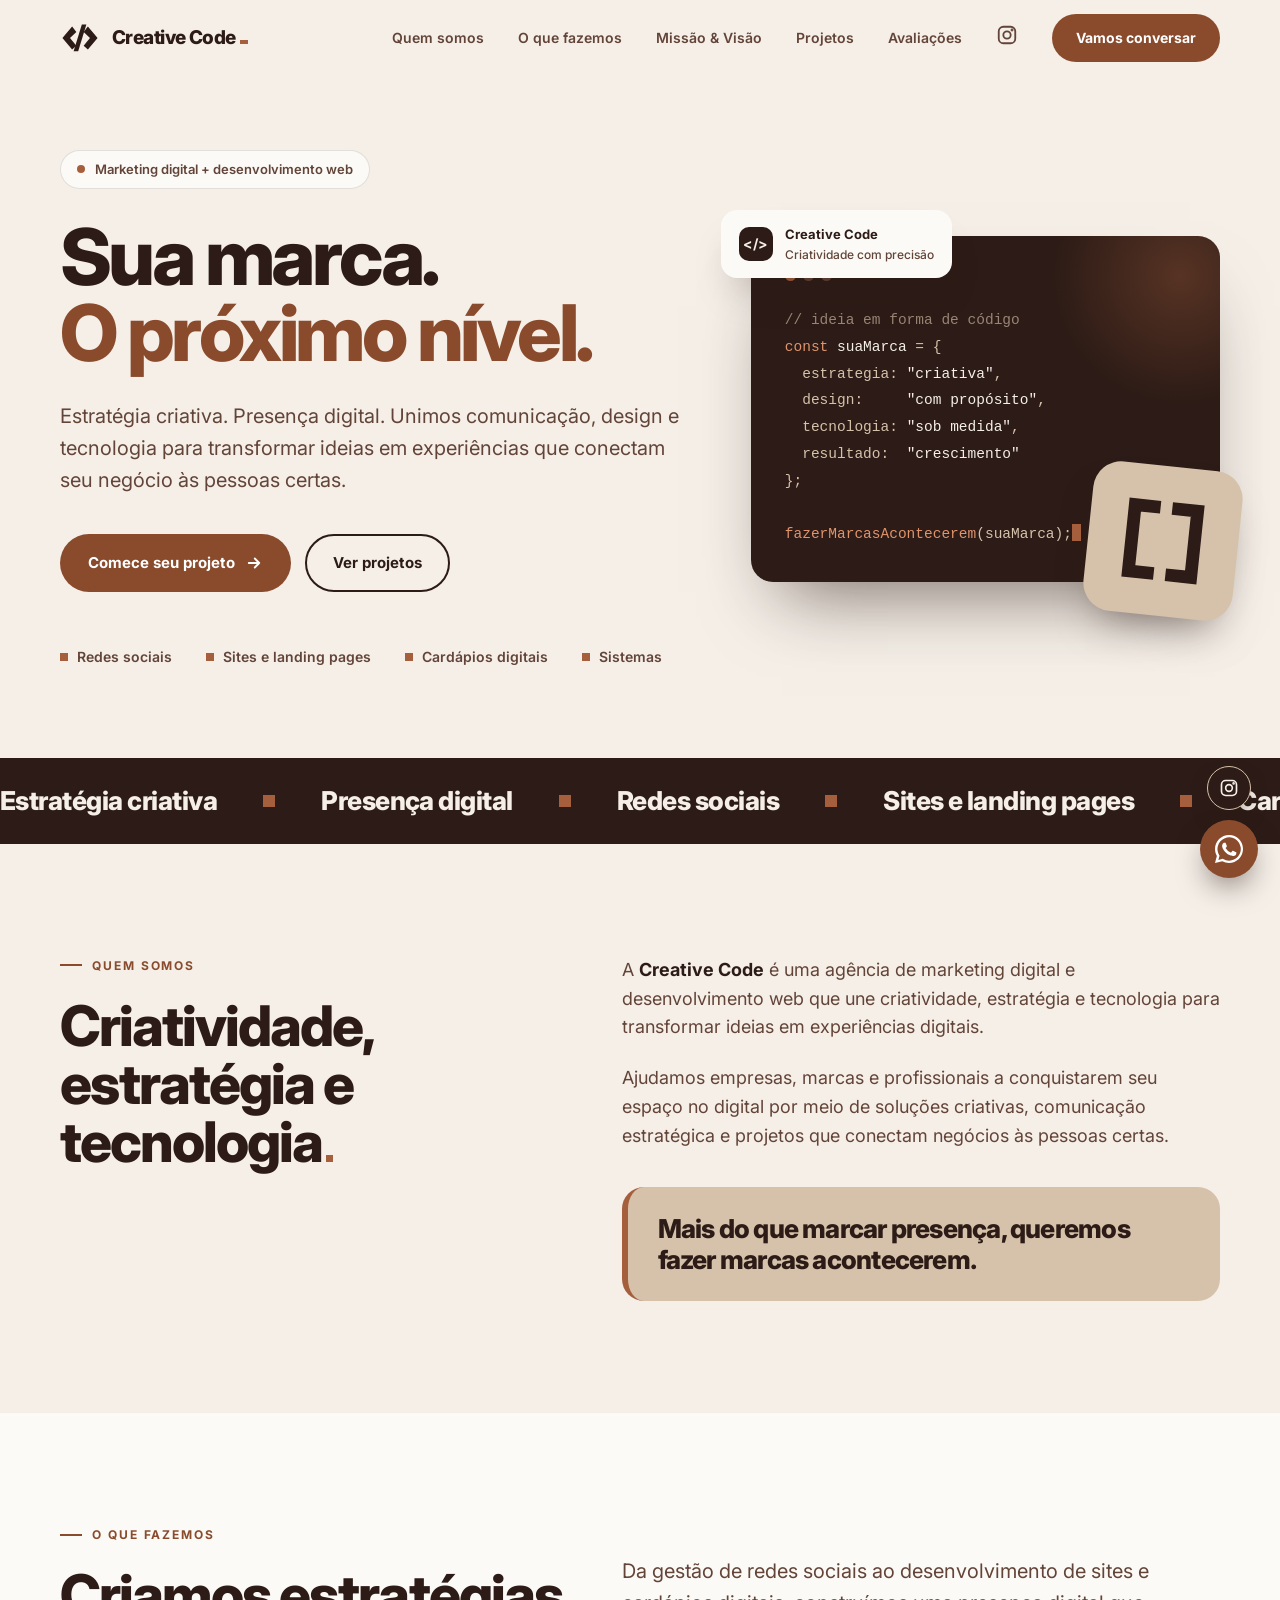
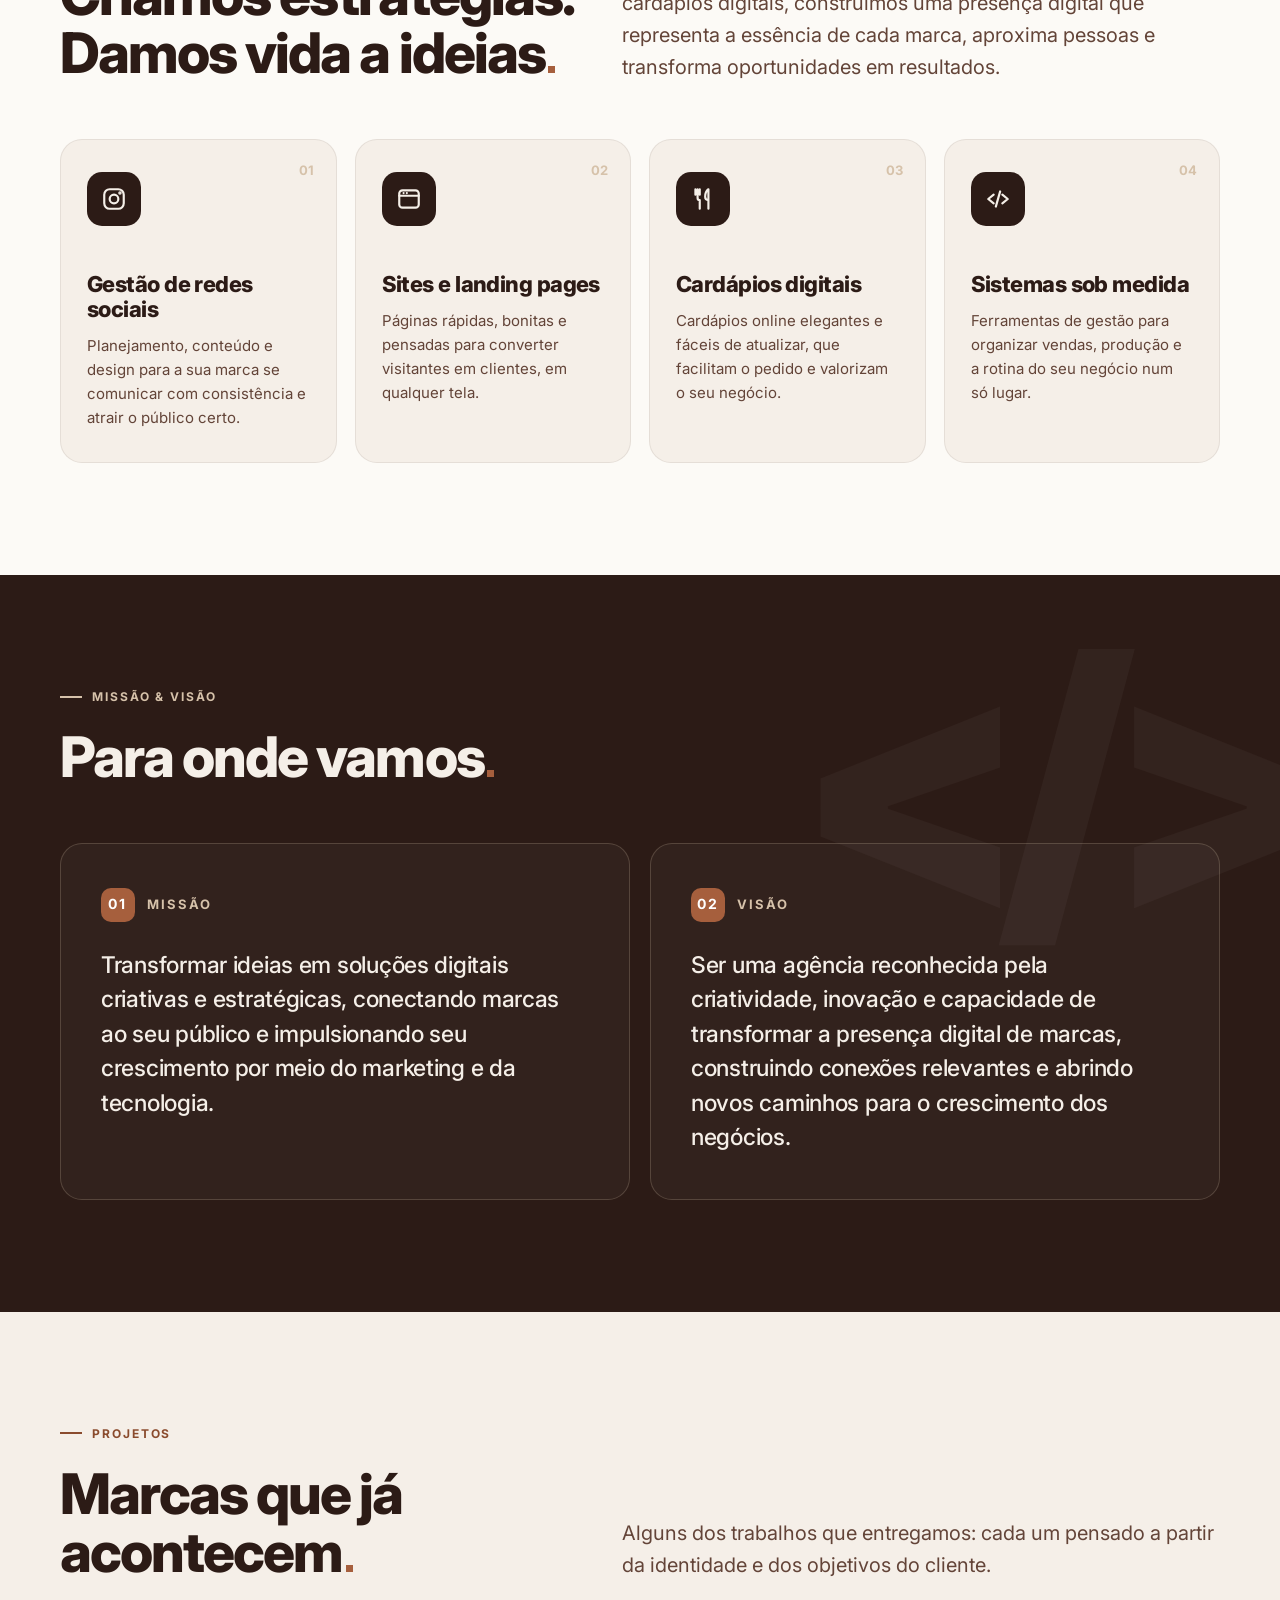
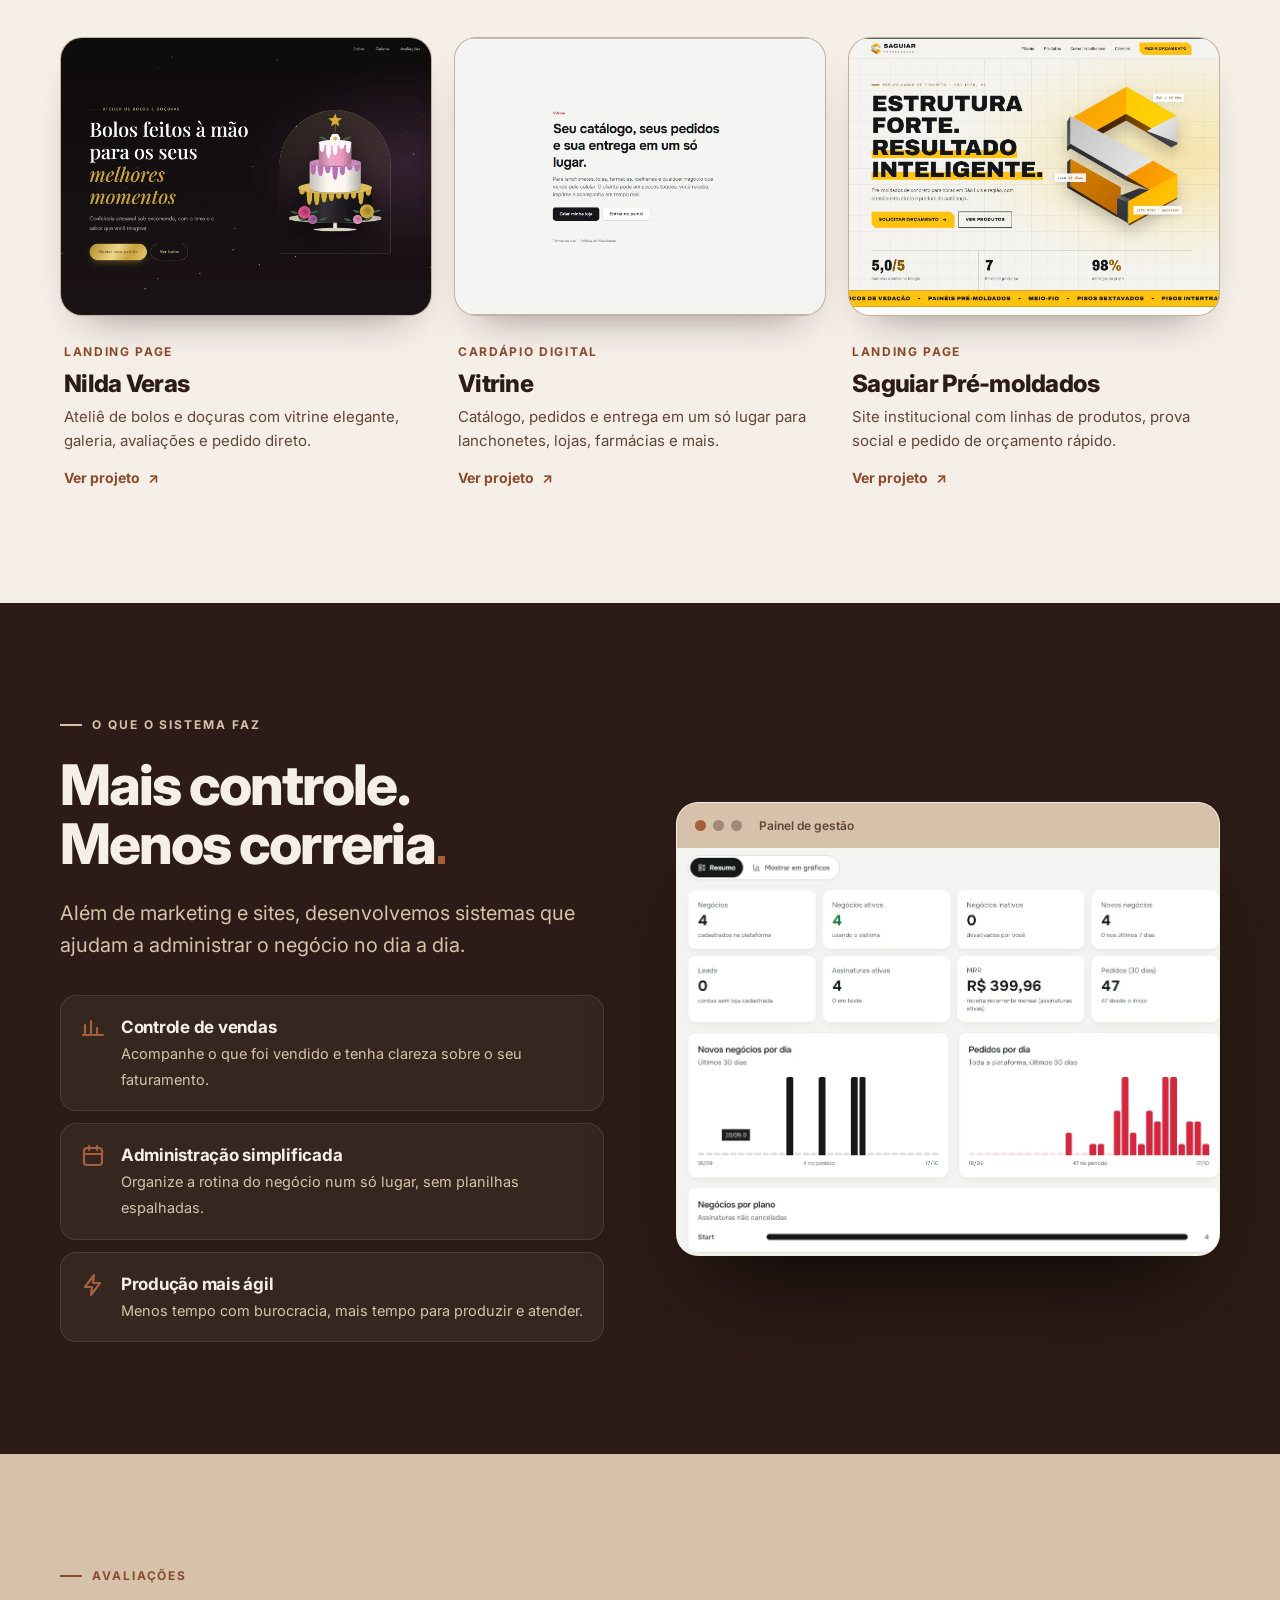
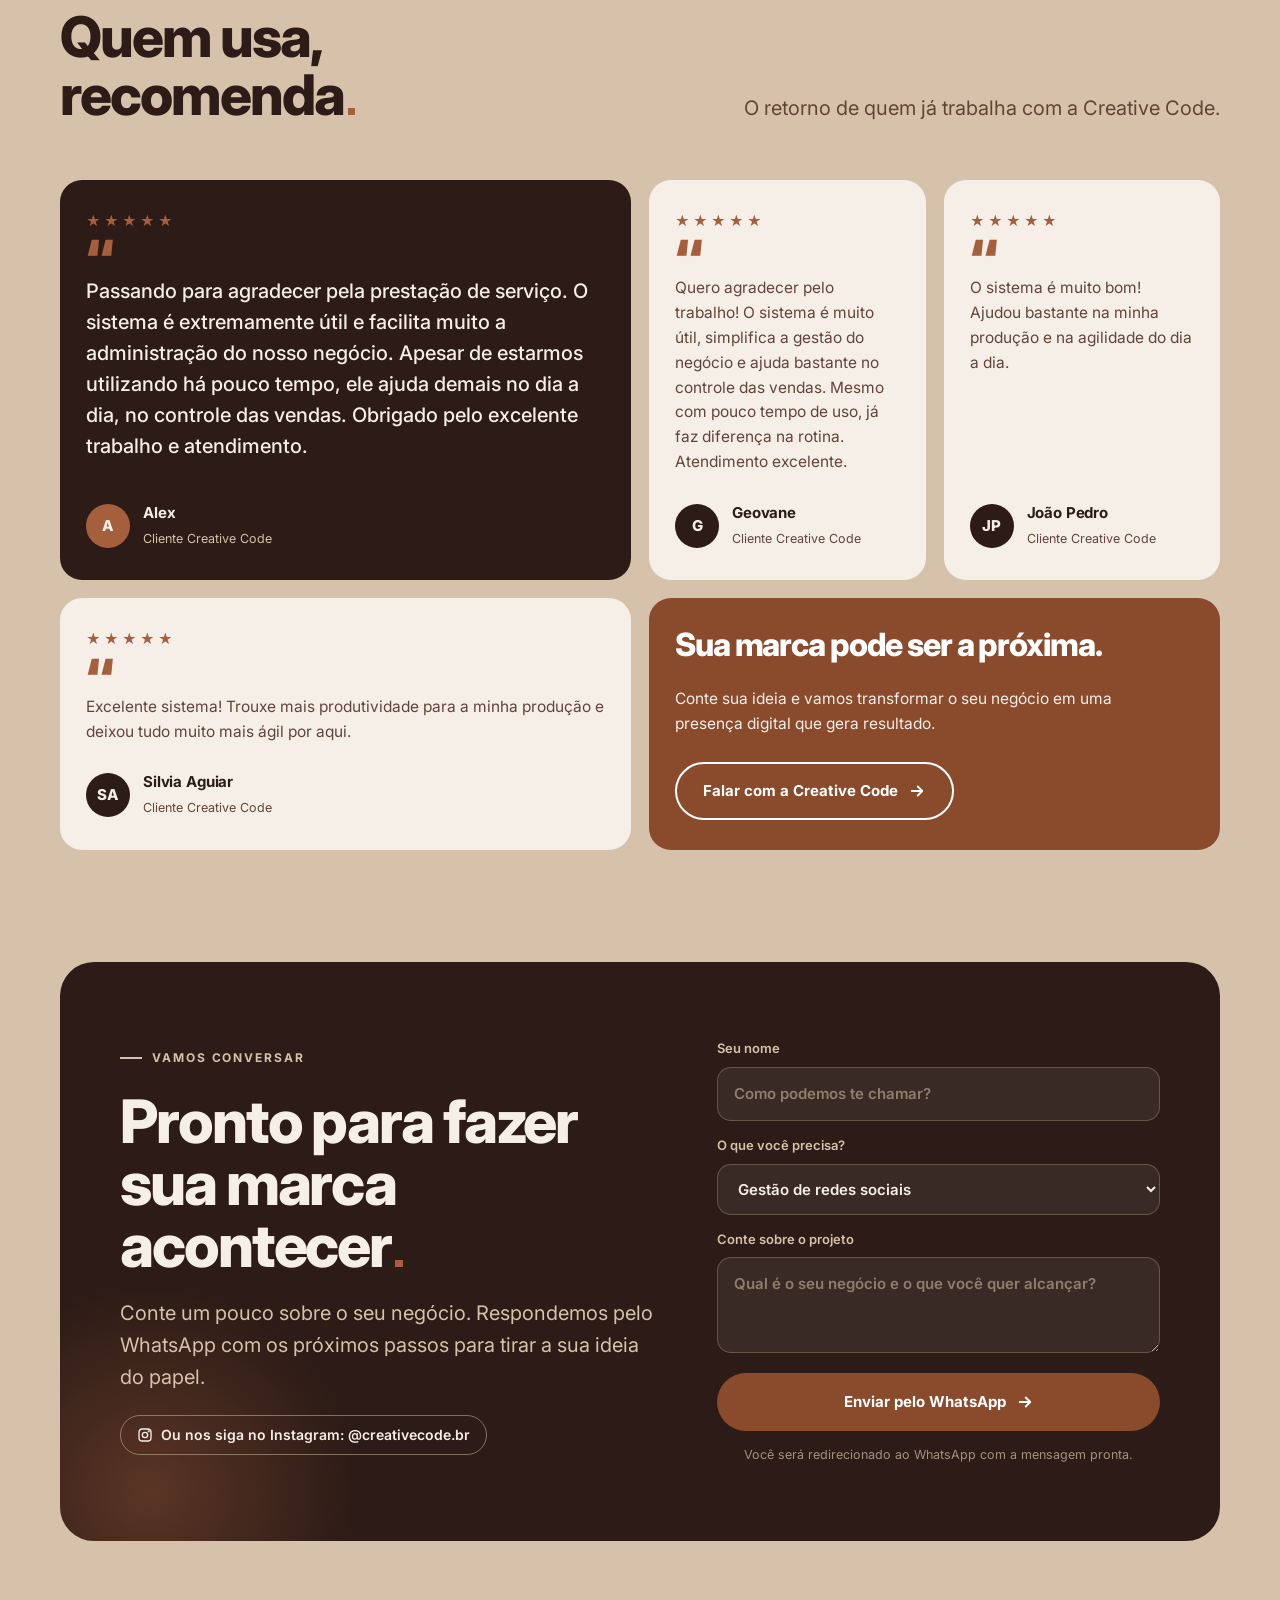
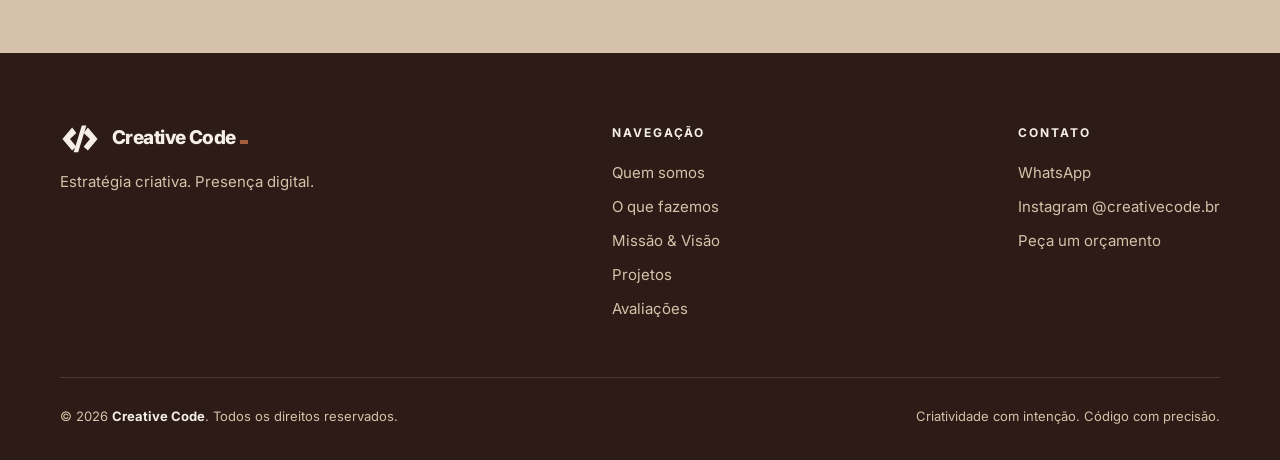
==== index.html @ a693f5e6 "Landing page da Creative Code Co-Authored-By: Claude Sonnet 5.5 <noreply@anthropic.com>" ====
<!doctype html>
<html lang="pt-BR">
<head>
<meta charset="utf-8">
<meta name="viewport" content="width=device-width, initial-scale=1">
<title>Creative Code — Marketing digital e desenvolvimento web</title>
<meta name="description" content="Creative Code: agência de marketing digital e desenvolvimento web. Redes sociais, sites, landing pages, cardápios digitais e sistemas de gestão. Fazemos marcas acontecerem.">
<meta name="theme-color" content="#2C1B16">
<link rel="icon" type="image/svg+xml" href="assets/favicon.svg">
<link rel="preconnect" href="https://fonts.googleapis.com">
<link rel="preconnect" href="https://fonts.gstatic.com" crossorigin>
<link href="https://fonts.googleapis.com/css2?family=Inter:wght@400;500;600;700;800;900&display=swap" rel="stylesheet">
<link rel="stylesheet" href="css/style.css">
</head>
<body>

<!-- ============ HEADER ============ -->
<header id="top">
  <div class="wrap nav">
    <a href="#inicio" class="brand" aria-label="Creative Code — início">
      <svg viewBox="0 0 132 92" fill="currentColor" aria-hidden="true">
        <path d="M40 8 8 46l32 38 14-12-21-26 21-20z"/>
        <path d="M92 8l32 38-32 38-14-12 21-26-21-20z"/>
        <path d="M72 2h15L60 90H45z"/>
      </svg>
      <span>Creative Code<i class="cur"></i></span>
    </a>
    <button class="burger" aria-label="Abrir menu" aria-expanded="false"><span></span><span></span></button>
    <ul class="menu">
      <li><a href="#quem-somos">Quem somos</a></li>
      <li><a href="#o-que-fazemos">O que fazemos</a></li>
      <li><a href="#missao-visao">Missão &amp; Visão</a></li>
      <li><a href="#projetos">Projetos</a></li>
      <li><a href="#avaliacoes">Avaliações</a></li>
      <li><a href="https://www.instagram.com/creativecode.br/" target="_blank" rel="noopener" class="nav-insta" aria-label="Instagram da Creative Code">
        <svg viewBox="0 0 24 24" fill="none" stroke="currentColor" stroke-width="2" stroke-linecap="round" stroke-linejoin="round" aria-hidden="true"><rect x="3" y="3" width="18" height="18" rx="5"/><circle cx="12" cy="12" r="4"/><circle cx="17.5" cy="6.5" r=".6" fill="currentColor"/></svg><span>Instagram</span></a></li>
      <li><a href="#contato" class="btn btn-primary">Vamos conversar</a></li>
    </ul>
  </div>
</header>

<main>
<!-- ============ HERO ============ -->
<section class="hero" id="inicio">
  <div class="wrap hero-grid">
    <div>
      <div class="tag reveal"><i></i> Marketing digital + desenvolvimento web</div>
      <h1 class="reveal d1">Sua marca.<br><em>O próximo nível.</em></h1>
      <p class="lead reveal d2">Estratégia criativa. Presença digital. Unimos comunicação, design e tecnologia para transformar ideias em experiências que conectam seu negócio às pessoas certas.</p>
      <div class="hero-cta reveal d3">
        <a href="#contato" class="btn btn-primary">Comece seu projeto
          <svg viewBox="0 0 24 24" fill="none" stroke="currentColor" stroke-width="2.4" stroke-linecap="round" stroke-linejoin="round"><path d="M5 12h14M13 6l6 6-6 6"/></svg></a>
        <a href="#projetos" class="btn btn-ghost">Ver projetos</a>
      </div>
      <div class="hero-sub reveal d3">
        <span>Redes sociais</span><span>Sites e landing pages</span><span>Cardápios digitais</span><span>Sistemas</span>
      </div>
    </div>

    <div class="hero-art reveal d2" aria-hidden="true">
      <div class="panel">
        <div class="dots"><i></i><i></i><i></i></div>
<pre><span class="c">// ideia em forma de código</span>
<span class="k">const</span> <span class="s">suaMarca</span> = {
  estrategia: <span class="s">"criativa"</span>,
  design:     <span class="s">"com propósito"</span>,
  tecnologia: <span class="s">"sob medida"</span>,
  resultado:  <span class="s">"crescimento"</span>
};

<span class="k">fazerMarcasAcontecerem</span>(suaMarca);<span class="caret"></span></pre>
      </div>
      <div class="floatcard"><b>&lt;/&gt;</b><div>Creative Code<small>Criatividade com precisão</small></div></div>
      <div class="symbol">
        <svg viewBox="0 0 100 100" fill="none" stroke="#2C1B16" stroke-width="13">
          <path d="M44 16H18v68h26"/><path d="M56 16h26v68H56"/>
        </svg>
      </div>
    </div>
  </div>
</section>

<!-- ============ MARQUEE ============ -->
<div class="marquee" aria-hidden="true">
  <div class="track">
    <span>Estratégia criativa</span><span>Presença digital</span><span>Redes sociais</span><span>Sites e landing pages</span><span>Cardápios digitais</span><span>Sistemas de gestão</span>
    <span>Estratégia criativa</span><span>Presença digital</span><span>Redes sociais</span><span>Sites e landing pages</span><span>Cardápios digitais</span><span>Sistemas de gestão</span>
  </div>
</div>

<!-- ============ QUEM SOMOS ============ -->
<section class="about" id="quem-somos">
  <div class="wrap about-grid">
    <div class="reveal">
      <div class="eyebrow">Quem somos</div>
      <h2>Criatividade, estratégia e tecnologia<span class="dot"></span></h2>
    </div>
    <div class="reveal d1">
      <p>A <strong>Creative Code</strong> é uma agência de marketing digital e desenvolvimento web que une criatividade, estratégia e tecnologia para transformar ideias em experiências digitais.</p>
      <p>Ajudamos empresas, marcas e profissionais a conquistarem seu espaço no digital por meio de soluções criativas, comunicação estratégica e projetos que conectam negócios às pessoas certas.</p>
      <div class="quote">Mais do que marcar presença, queremos fazer marcas acontecerem.</div>
    </div>
  </div>
</section>

<!-- ============ O QUE FAZEMOS ============ -->
<section class="services" id="o-que-fazemos">
  <div class="wrap">
    <div class="head">
      <div class="reveal">
        <div class="eyebrow">O que fazemos</div>
        <h2>Criamos estratégias.<br>Damos vida a ideias<span class="dot"></span></h2>
      </div>
      <p class="lead reveal d1">Da gestão de redes sociais ao desenvolvimento de sites e cardápios digitais, construímos uma presença digital que representa a essência de cada marca, aproxima pessoas e transforma oportunidades em resultados.</p>
    </div>
    <div class="cards">
      <article class="card reveal">
        <span class="n">01</span>
        <div class="ic"><svg viewBox="0 0 24 24" fill="none" stroke="currentColor" stroke-width="2" stroke-linecap="round" stroke-linejoin="round"><rect x="3" y="3" width="18" height="18" rx="5"/><circle cx="12" cy="12" r="4"/><circle cx="17.5" cy="6.5" r=".6" fill="currentColor"/></svg></div>
        <h3>Gestão de redes sociais</h3>
        <p>Planejamento, conteúdo e design para a sua marca se comunicar com consistência e atrair o público certo.</p>
      </article>
      <article class="card reveal d1">
        <span class="n">02</span>
        <div class="ic"><svg viewBox="0 0 24 24" fill="none" stroke="currentColor" stroke-width="2" stroke-linecap="round" stroke-linejoin="round"><rect x="3" y="4" width="18" height="16" rx="3"/><path d="M3 9h18M7 6.5h.01M10 6.5h.01"/></svg></div>
        <h3>Sites e landing pages</h3>
        <p>Páginas rápidas, bonitas e pensadas para converter visitantes em clientes, em qualquer tela.</p>
      </article>
      <article class="card reveal d2">
        <span class="n">03</span>
        <div class="ic"><svg viewBox="0 0 24 24" fill="none" stroke="currentColor" stroke-width="2" stroke-linecap="round" stroke-linejoin="round"><path d="M7 3v8a2 2 0 0 0 2 2v8M5 3v5M9 3v5M17 21V3c-2.2 1.5-3 4-3 7 0 1.7.7 3 3 3"/></svg></div>
        <h3>Cardápios digitais</h3>
        <p>Cardápios online elegantes e fáceis de atualizar, que facilitam o pedido e valorizam o seu negócio.</p>
      </article>
      <article class="card reveal d3">
        <span class="n">04</span>
        <div class="ic"><svg viewBox="0 0 24 24" fill="none" stroke="currentColor" stroke-width="2" stroke-linecap="round" stroke-linejoin="round"><path d="m8 8-5 4 5 4M16 8l5 4-5 4M14 5l-4 14"/></svg></div>
        <h3>Sistemas sob medida</h3>
        <p>Ferramentas de gestão para organizar vendas, produção e a rotina do seu negócio num só lugar.</p>
      </article>
    </div>
  </div>
</section>

<!-- ============ MISSÃO E VISÃO ============ -->
<section class="dark mv" id="missao-visao">
  <div class="wrap">
    <div class="reveal">
      <div class="eyebrow">Missão &amp; Visão</div>
      <h2>Para onde vamos<span class="dot"></span></h2>
    </div>
    <div class="mv-grid">
      <article class="mv-card reveal">
        <div class="lab"><i>01</i> Missão</div>
        <p>Transformar ideias em soluções digitais criativas e estratégicas, conectando marcas ao seu público e impulsionando seu crescimento por meio do marketing e da tecnologia.</p>
      </article>
      <article class="mv-card reveal d1">
        <div class="lab"><i>02</i> Visão</div>
        <p>Ser uma agência reconhecida pela criatividade, inovação e capacidade de transformar a presença digital de marcas, construindo conexões relevantes e abrindo novos caminhos para o crescimento dos negócios.</p>
      </article>
    </div>
  </div>
</section>

<!-- ============ PROJETOS ============ -->
<section class="projects" id="projetos">
  <div class="wrap">
    <div class="head">
      <div class="reveal">
        <div class="eyebrow">Projetos</div>
        <h2>Marcas que já<br>acontecem<span class="dot"></span></h2>
      </div>
      <p class="lead reveal d1">Alguns dos trabalhos que entregamos: cada um pensado a partir da identidade e dos objetivos do cliente.</p>
    </div>
    <div class="cards3">
      <a class="proj reveal" href="https://m-viniciusqp.github.io/nildaveras-bolo/" target="_blank" rel="noopener">
        <div class="shot">
          <img src="assets/projetos/projeto-confeitaria.webp" alt="Site da confeitaria Nilda Veras: bolos feitos à mão" width="1907" height="993" loading="lazy">
        </div>
        <div class="proj-info">
          <small>Landing page</small>
          <h3>Nilda Veras</h3>
          <p>Ateliê de bolos e doçuras com vitrine elegante, galeria, avaliações e pedido direto.</p>
          <span class="go">Ver projeto <i aria-hidden="true">↗</i></span>
        </div>
      </a>

      <a class="proj reveal d1" href="https://creativcode.vercel.app/" target="_blank" rel="noopener">
        <div class="shot">
          <img src="assets/projetos/projeto-cardapio.png" alt="Vitrine: catálogo, pedidos e entrega em um só lugar" width="1920" height="993" loading="lazy">
        </div>
        <div class="proj-info">
          <small>Cardápio digital</small>
          <h3>Vitrine</h3>
          <p>Catálogo, pedidos e entrega em um só lugar para lanchonetes, lojas, farmácias e mais.</p>
          <span class="go">Ver projeto <i aria-hidden="true">↗</i></span>
        </div>
      </a>

      <a class="proj reveal d2" href="https://saguiar.vercel.app/" target="_blank" rel="noopener">
        <div class="shot">
          <img src="assets/projetos/projeto-saguiar.webp" alt="Site da Saguiar Pré-moldados: estrutura forte, resultado inteligente" width="1922" height="989" loading="lazy">
        </div>
        <div class="proj-info">
          <small>Landing page</small>
          <h3>Saguiar Pré-moldados</h3>
          <p>Site institucional com linhas de produtos, prova social e pedido de orçamento rápido.</p>
          <span class="go">Ver projeto <i aria-hidden="true">↗</i></span>
        </div>
      </a>
    </div>
  </div>
</section>

<!-- ============ O QUE O SISTEMA FAZ ============ -->
<section class="dark sys" id="sistema">
  <div class="wrap sys-grid">
    <div>
      <div class="reveal">
        <div class="eyebrow">O que o sistema faz</div>
          <h2>Mais controle.<br>Menos correria<span class="dot"></span></h2>
          <p class="lead">Além de marketing e sites, desenvolvemos sistemas que ajudam a administrar o negócio no dia a dia.</p>
        </div>
        <ul class="feat">
          <li class="reveal"><svg viewBox="0 0 24 24" fill="none" stroke="currentColor" stroke-width="2.2" stroke-linecap="round" stroke-linejoin="round"><path d="M4 19V9M10 19V5M16 19v-7M22 19H2"/></svg><div><b>Controle de vendas</b><span>Acompanhe o que foi vendido e tenha clareza sobre o seu faturamento.</span></div></li>
          <li class="reveal d1"><svg viewBox="0 0 24 24" fill="none" stroke="currentColor" stroke-width="2.2" stroke-linecap="round" stroke-linejoin="round"><rect x="3" y="4" width="18" height="17" rx="3"/><path d="M8 2v4M16 2v4M3 10h18"/></svg><div><b>Administração simplificada</b><span>Organize a rotina do negócio num só lugar, sem planilhas espalhadas.</span></div></li>
          <li class="reveal d2"><svg viewBox="0 0 24 24" fill="none" stroke="currentColor" stroke-width="2.2" stroke-linecap="round" stroke-linejoin="round"><path d="M13 2 4 14h7l-1 8 9-12h-7z"/></svg><div><b>Produção mais ágil</b><span>Menos tempo com burocracia, mais tempo para produzir e atender.</span></div></li>
        </ul>
    </div>
    <figure class="sys-shot reveal">
      <div class="frame-bar"><i></i><i></i><i></i><span>Painel de gestão</span></div>
      <img src="assets/sistema-painel.webp" alt="Painel de gestão com indicadores de negócios, assinaturas, receita mensal e pedidos por dia" width="1109" height="832" loading="lazy">
    </figure>
  </div>
</section>

<!-- ============ AVALIAÇÕES ============ -->
<section class="testi" id="avaliacoes">
  <div class="wrap">
    <div class="head">
      <div class="reveal">
        <div class="eyebrow">Avaliações</div>
        <h2>Quem usa,<br>recomenda<span class="dot"></span></h2>
      </div>
      <p class="lead reveal d1">O retorno de quem já trabalha com a Creative Code.</p>
    </div>
    <div class="t-grid">
      <figure class="t big reveal">
        <div class="stars" aria-label="5 estrelas">★★★★★</div>
        <div class="q">“</div>
        <p>Passando para agradecer pela prestação de serviço. O sistema é extremamente útil e facilita muito a administração do nosso negócio. Apesar de estarmos utilizando há pouco tempo, ele ajuda demais no dia a dia, no controle das vendas. Obrigado pelo excelente trabalho e atendimento.</p>
        <div class="who"><div class="av">A</div><div><b>Alex</b><small>Cliente Creative Code</small></div></div>
      </figure>

      <figure class="t reveal d1">
        <div class="stars" aria-label="5 estrelas">★★★★★</div>
        <div class="q">“</div>
        <p>Quero agradecer pelo trabalho! O sistema é muito útil, simplifica a gestão do negócio e ajuda bastante no controle das vendas. Mesmo com pouco tempo de uso, já faz diferença na rotina. Atendimento excelente.</p>
        <div class="who"><div class="av">G</div><div><b>Geovane</b><small>Cliente Creative Code</small></div></div>
      </figure>

      <figure class="t reveal d2">
        <div class="stars" aria-label="5 estrelas">★★★★★</div>
        <div class="q">“</div>
        <p>O sistema é muito bom! Ajudou bastante na minha produção e na agilidade do dia a dia.</p>
        <div class="who"><div class="av">JP</div><div><b>João Pedro</b><small>Cliente Creative Code</small></div></div>
      </figure>

      <figure class="t wide reveal">
        <div class="stars" aria-label="5 estrelas">★★★★★</div>
        <div class="q">“</div>
        <p>Excelente sistema! Trouxe mais produtividade para a minha produção e deixou tudo muito mais ágil por aqui.</p>
        <div class="who"><div class="av">SA</div><div><b>Silvia Aguiar</b><small>Cliente Creative Code</small></div></div>
      </figure>

      <a class="t wide next reveal d1" href="#contato">
        <h3>Sua marca pode ser a próxima.</h3>
        <p>Conte sua ideia e vamos transformar o seu negócio em uma presença digital que gera resultado.</p>
        <span class="btn btn-ghost">Falar com a Creative Code
          <svg viewBox="0 0 24 24" fill="none" stroke="currentColor" stroke-width="2.4" stroke-linecap="round" stroke-linejoin="round"><path d="M5 12h14M13 6l6 6-6 6"/></svg></span>
      </a>
    </div>
  </div>
</section>

<!-- ============ CONTATO ============ -->
<section class="cta" id="contato">
  <div class="wrap">
    <div class="cta-box reveal">
      <div>
        <div class="eyebrow" style="color:var(--areia)">Vamos conversar</div>
        <h2>Pronto para fazer sua marca acontecer<span class="dot"></span></h2>
        <p class="lead">Conte um pouco sobre o seu negócio. Respondemos pelo WhatsApp com os próximos passos para tirar a sua ideia do papel.</p>
        <a class="insta" href="https://www.instagram.com/creativecode.br/" target="_blank" rel="noopener">
          <svg viewBox="0 0 24 24" fill="none" stroke="currentColor" stroke-width="2" stroke-linecap="round" stroke-linejoin="round" aria-hidden="true"><rect x="3" y="3" width="18" height="18" rx="5"/><circle cx="12" cy="12" r="4"/><circle cx="17.5" cy="6.5" r=".6" fill="currentColor"/></svg>
          Ou nos siga no Instagram: @creativecode.br
        </a>
      </div>
      <form id="form" novalidate>
        <label>Seu nome
          <input name="nome" type="text" placeholder="Como podemos te chamar?" required autocomplete="name">
        </label>
        <label>O que você precisa?
          <select name="servico">
            <option>Gestão de redes sociais</option>
            <option>Site ou landing page</option>
            <option>Cardápio digital</option>
            <option>Ainda não sei — quero conversar</option>
          </select>
        </label>
        <label>Conte sobre o projeto
          <textarea name="msg" placeholder="Qual é o seu negócio e o que você quer alcançar?"></textarea>
        </label>
        <button class="btn btn-primary" type="submit">Enviar pelo WhatsApp
          <svg viewBox="0 0 24 24" fill="none" stroke="currentColor" stroke-width="2.4" stroke-linecap="round" stroke-linejoin="round"><path d="M5 12h14M13 6l6 6-6 6"/></svg></button>
        <p class="fine">Você será redirecionado ao WhatsApp com a mensagem pronta.</p>
      </form>
    </div>
  </div>
</section>
</main>

<!-- ============ FOOTER ============ -->
<footer>
  <div class="wrap">
    <div class="f-top">
      <div class="f-brand">
        <a href="#inicio" class="brand">
          <svg viewBox="0 0 132 92" fill="currentColor" aria-hidden="true"><path d="M40 8 8 46l32 38 14-12-21-26 21-20z"/><path d="M92 8l32 38-32 38-14-12 21-26-21-20z"/><path d="M72 2h15L60 90H45z"/></svg>
          <span>Creative Code<i class="cur"></i></span>
        </a>
        <p>Estratégia criativa. Presença digital.</p>
      </div>
      <div class="f-col">
        <h4>Navegação</h4>
        <a href="#quem-somos">Quem somos</a>
        <a href="#o-que-fazemos">O que fazemos</a>
        <a href="#missao-visao">Missão &amp; Visão</a>
        <a href="#projetos">Projetos</a>
        <a href="#avaliacoes">Avaliações</a>
      </div>
      <div class="f-col">
        <h4>Contato</h4>
        <a href="#contato" data-wpp>WhatsApp</a>
        <a href="https://www.instagram.com/creativecode.br/" target="_blank" rel="noopener">Instagram @creativecode.br</a>
        <a href="#contato">Peça um orçamento</a>
      </div>
    </div>
    <div class="f-bot">
      <span>© <span id="ano"></span> <b>Creative Code</b>. Todos os direitos reservados.</span>
      <span>Criatividade com intenção. Código com precisão.</span>
    </div>
  </div>
</footer>

<a class="insta-float" href="https://www.instagram.com/creativecode.br/" target="_blank" rel="noopener" aria-label="Instagram da Creative Code">
  <svg viewBox="0 0 24 24" fill="none" stroke="currentColor" stroke-width="2" stroke-linecap="round" stroke-linejoin="round" aria-hidden="true"><rect x="3" y="3" width="18" height="18" rx="5"/><circle cx="12" cy="12" r="4"/><circle cx="17.5" cy="6.5" r=".6" fill="currentColor"/></svg>
</a>
<a class="wpp" href="#contato" data-wpp aria-label="Falar no WhatsApp">
  <svg viewBox="0 0 24 24" fill="currentColor"><path d="M20.5 3.5A11.8 11.8 0 0 0 12 0C5.4 0 0 5.4 0 12c0 2.1.6 4.200 1.600 6L0 24l6.200-1.600A12 12 0 0 0 12 24c6.600 0 12-5.400 12-12 0-3.200-1.200-6.200-3.500-8.500zM12 22a9.900 9.900 0 0 1-5-1.400l-.4-.2-3.700 1 1-3.600-.2-.4A10 10 0 1 1 12 22zm5.500-7.500c-.3-.2-1.800-.9-2-1-.3-.1-.5-.2-.7.200s-.8 1-.9 1.200c-.2.200-.3.200-.6.100a8.200 8.200 0 0 1-4.100-3.600c-.3-.5.300-.5.900-1.600.1-.2 0-.4 0-.5l-.9-2.200c-.2-.6-.5-.5-.7-.5h-.6c-.2 0-.5.100-.8.400s-1 1-1 2.500 1.100 2.900 1.200 3.100c.2.200 2.100 3.300 5.200 4.600 1.900.8 2.700.9 3.600.7.600-.1 1.800-.7 2-1.500.3-.7.300-1.300.2-1.500-.1-.1-.3-.2-.6-.4z"/></svg>
</a>

<script src="js/config.js"></script>
<script src="js/main.js"></script>
</body>
</html>
---- css/style.css ----
/* Creative Code — landing page
   Paleta: Café #2C1B16 · Cacau #634438 · Argila #A65F3D · Areia #D6C2AA · Marfim #F5EFE8
   Tipografia: Inter */

:root{
  --cafe:#2C1B16; --cacau:#634438; --argila:#A65F3D; --argila-esc:#8A4B2D;
  --areia:#D6C2AA; --marfim:#F5EFE8; --branco:#FCFAF6;
  --max:1160px; --r:22px;
}
*{box-sizing:border-box;margin:0;padding:0}
html{scroll-behavior:smooth;scroll-padding-top:84px}
body{font-family:'Inter',system-ui,sans-serif;background:var(--marfim);color:var(--cafe);line-height:1.6;-webkit-font-smoothing:antialiased;overflow-x:hidden}
img,svg{display:block;max-width:100%}
a{color:inherit;text-decoration:none}
.wrap{width:min(var(--max),100% - 40px);margin-inline:auto}
section{padding:112px 0}
h1,h2,h3{font-weight:800;letter-spacing:-.035em;line-height:1.04}
h2{font-size:clamp(34px,5vw,56px)}
.eyebrow{font-size:12px;font-weight:700;letter-spacing:.16em;text-transform:uppercase;color:var(--argila-esc);display:flex;align-items:center;gap:10px;margin-bottom:22px}
.eyebrow::before{content:"";width:22px;height:2px;background:currentColor}
.dark .eyebrow{color:var(--areia)}
.lead{font-size:clamp(17px,1.6vw,20px);color:var(--cacau);max-width:56ch}
.dark .lead{color:var(--areia)}
.dot{display:inline-block;width:.13em;height:.13em;background:var(--argila);margin-left:.06em}

/* buttons */
.btn{display:inline-flex;align-items:center;gap:10px;font:inherit;font-weight:700;font-size:15px;padding:15px 26px;border-radius:999px;border:2px solid transparent;cursor:pointer;transition:.25s}
.btn svg{width:18px;height:18px;transition:transform .25s}
.btn:hover svg{transform:translateX(4px)}
.btn-primary{background:var(--argila-esc);color:#fff}
.btn-primary:hover{background:var(--cafe);transform:translateY(-2px);box-shadow:0 12px 28px -10px rgba(44,27,22,.55)}
.btn-ghost{border-color:var(--cafe);color:var(--cafe)}
.btn-ghost:hover{background:var(--cafe);color:var(--marfim)}
.dark .btn-primary{background:var(--argila);}
.dark .btn-primary:hover{background:var(--marfim);color:var(--cafe)}
.btn:focus-visible,a:focus-visible,input:focus-visible,textarea:focus-visible{outline:3px solid var(--argila);outline-offset:3px}

/* header */
header{position:fixed;inset:0 0 auto 0;z-index:50;transition:.3s}
header.scrolled{background:rgba(245,239,232,.88);backdrop-filter:blur(14px);box-shadow:0 1px 0 rgba(44,27,22,.08)}
.nav{display:flex;align-items:center;justify-content:space-between;height:76px}
.brand{display:flex;align-items:center;gap:12px;font-weight:800;font-size:19px;letter-spacing:-.03em}
.brand svg{width:40px;height:auto;color:var(--cafe)}
.brand .cur{display:inline-block;width:8px;height:4px;background:var(--argila);margin-left:4px;vertical-align:baseline}
.menu{display:flex;align-items:center;gap:34px;list-style:none;font-size:14px;font-weight:600}
.menu a:not(.btn){position:relative;color:var(--cacau)}
.menu a:not(.btn)::after{content:"";position:absolute;left:0;bottom:-6px;height:2px;width:0;background:var(--argila);transition:.25s}
.menu a:not(.btn):hover{color:var(--cafe)}
.menu a:not(.btn):hover::after{width:100%}
.menu .btn{padding:11px 22px;font-size:14px}
.burger{display:none;background:none;border:0;width:44px;height:44px;cursor:pointer;color:var(--cafe)}
.burger span{display:block;width:24px;height:2px;background:currentColor;margin:6px auto;transition:.3s}

/* hero */
.hero{padding:150px 0 90px;position:relative}
.hero-grid{display:grid;grid-template-columns:1.15fr .85fr;gap:56px;align-items:center}
.tag{display:inline-flex;align-items:center;gap:10px;font-size:13px;font-weight:600;color:var(--cacau);background:var(--branco);border:1px solid rgba(44,27,22,.12);padding:8px 16px;border-radius:999px;margin-bottom:30px}
.tag i{width:8px;height:8px;border-radius:50%;background:var(--argila);animation:pulse 2s infinite}
@keyframes pulse{50%{box-shadow:0 0 0 7px rgba(166,95,61,.0);opacity:.6}0%{box-shadow:0 0 0 0 rgba(166,95,61,.5)}}
.hero h1{font-size:clamp(44px,6.1vw,84px);letter-spacing:-.045em;line-height:.98;margin-bottom:28px}
.hero h1 em{font-style:normal;color:var(--argila-esc)}
.hero .lead{margin-bottom:38px}
.hero-cta{display:flex;flex-wrap:wrap;gap:14px}
.hero-sub{margin-top:54px;display:flex;gap:34px;flex-wrap:wrap;font-size:14px;color:var(--cacau);font-weight:600}
.hero-sub span{display:flex;align-items:center;gap:9px}
.hero-sub span::before{content:"";width:8px;height:8px;background:var(--argila)}

.hero-art{position:relative}
.panel{background:var(--cafe);border-radius:var(--r);padding:34px;color:var(--marfim);box-shadow:0 40px 70px -30px rgba(44,27,22,.6);position:relative;overflow:hidden}
.panel::after{content:"";position:absolute;right:-90px;top:-90px;width:260px;height:260px;border-radius:50%;background:radial-gradient(circle,rgba(166,95,61,.35),transparent 70%)}
.dots{display:flex;gap:7px;margin-bottom:26px}
.dots i{width:11px;height:11px;border-radius:50%;background:var(--cacau)}
.dots i:first-child{background:var(--argila)}
pre{font:500 14.5px/1.85 ui-monospace,'SFMono-Regular',Consolas,monospace;color:var(--areia);white-space:pre-wrap;position:relative;z-index:1}
pre .k{color:#E0946D} pre .s{color:var(--marfim)} pre .c{color:#9a8574}
.caret{display:inline-block;width:9px;height:17px;background:var(--argila);vertical-align:-3px;animation:blink 1s steps(1) infinite}
@keyframes blink{50%{opacity:0}}
.symbol{position:absolute;right:-18px;bottom:-34px;width:150px;background:var(--areia);border-radius:28px;padding:26px;box-shadow:0 24px 40px -18px rgba(44,27,22,.5);transform:rotate(6deg);animation:float 6s ease-in-out infinite}
@keyframes float{50%{transform:rotate(6deg) translateY(-10px)}}
.floatcard{position:absolute;left:-30px;top:-26px;z-index:2;background:var(--branco);border-radius:16px;padding:14px 18px;font-size:13px;font-weight:700;box-shadow:0 24px 40px -18px rgba(44,27,22,.4);display:flex;align-items:center;gap:12px;animation:float2 7s ease-in-out infinite}
@keyframes float2{50%{transform:translateY(10px)}}
.floatcard b{display:grid;place-items:center;width:34px;height:34px;border-radius:10px;background:var(--cafe);color:var(--marfim);font-size:14px}
.floatcard small{display:block;font-weight:500;color:var(--cacau);font-size:12px}

/* marquee */
.marquee{background:var(--cafe);color:var(--marfim);padding:22px 0;overflow:hidden;white-space:nowrap}
.track{display:inline-flex;gap:46px;animation:slide 32s linear infinite}
.track span{font-size:clamp(18px,2.2vw,26px);font-weight:800;letter-spacing:-.02em;display:flex;align-items:center;gap:46px}
.track span::after{content:"";width:12px;height:12px;background:var(--argila)}
@keyframes slide{to{transform:translateX(-50%)}}

/* about */
.about-grid{display:grid;grid-template-columns:.9fr 1.1fr;gap:72px;align-items:start}
.about h2{margin-bottom:0}
.about p{color:var(--cacau);font-size:18px;margin-bottom:22px;max-width:60ch}
.about p strong{color:var(--cafe)}
.quote{margin-top:36px;padding:26px 30px;background:var(--areia);border-radius:var(--r);font-size:clamp(20px,2.2vw,26px);font-weight:800;letter-spacing:-.03em;line-height:1.2;border-left:6px solid var(--argila)}

/* services */
.services{background:var(--branco)}
.head{display:flex;justify-content:space-between;align-items:end;gap:40px;flex-wrap:wrap;margin-bottom:56px}
.head .lead{max-width:46ch}
.cards{display:grid;grid-template-columns:repeat(4,1fr);gap:18px}
.card{background:var(--marfim);border:1px solid rgba(44,27,22,.08);border-radius:var(--r);padding:32px 26px;transition:.35s;position:relative;overflow:hidden}
.card:hover{background:var(--cafe);color:var(--marfim);transform:translateY(-8px);box-shadow:0 30px 50px -28px rgba(44,27,22,.6)}
.card .ic{width:54px;height:54px;border-radius:15px;background:var(--cafe);color:var(--marfim);display:grid;place-items:center;margin-bottom:46px;transition:.35s}
.card:hover .ic{background:var(--argila)}
.card .ic svg{width:26px;height:26px}
.card .n{position:absolute;right:22px;top:20px;font-size:13px;font-weight:700;color:var(--areia)}
.card h3{font-size:22px;margin-bottom:12px;letter-spacing:-.025em;line-height:1.15}
.card p{font-size:15px;color:var(--cacau);transition:.35s}
.card:hover p{color:var(--areia)}

/* mission + vision */
.dark{background:var(--cafe);color:var(--marfim)}
.mv{position:relative;overflow:hidden}
.mv::before{content:"</>";position:absolute;right:-30px;top:40px;font-size:340px;font-weight:900;letter-spacing:-.08em;color:rgba(245,239,232,.035);line-height:1;pointer-events:none}
.mv h2{margin-bottom:56px;max-width:14ch}
.mv-grid{display:grid;grid-template-columns:1fr 1fr;gap:20px;position:relative}
.mv-card{border:1px solid rgba(214,194,170,.22);border-radius:var(--r);padding:44px 40px;background:rgba(245,239,232,.03);transition:.3s}
.mv-card:hover{border-color:var(--argila);background:rgba(245,239,232,.06)}
.mv-card .lab{font-size:13px;font-weight:700;letter-spacing:.16em;text-transform:uppercase;color:var(--areia);display:flex;align-items:center;gap:12px;margin-bottom:26px}
.mv-card .lab i{width:34px;height:34px;display:grid;place-items:center;background:var(--argila);color:#fff;border-radius:10px;font-style:normal;font-size:14px}
.mv-card p{font-size:clamp(18px,1.9vw,23px);line-height:1.5;font-weight:500;letter-spacing:-.012em}

/* projects */
.projects .cards3{display:grid;grid-template-columns:repeat(3,1fr);gap:22px}
.proj{display:flex;flex-direction:column;color:inherit}
.shot{aspect-ratio:4/3;border-radius:var(--r);overflow:hidden;position:relative;background:var(--areia);transition:.4s;box-shadow:0 22px 40px -26px rgba(44,27,22,.55);border:1px solid rgba(44,27,22,.1)}
.proj:hover .shot{transform:translateY(-8px);box-shadow:0 34px 50px -26px rgba(44,27,22,.7)}
.shot img{width:100%;height:100%;object-fit:cover;object-position:center top;transition:transform .6s}
.proj:hover .shot img{transform:scale(1.04)}
.proj-info{padding:22px 4px 0}
.proj-info small{font-size:12px;font-weight:700;letter-spacing:.14em;text-transform:uppercase;color:var(--argila-esc)}
.proj-info h3{font-size:24px;margin:8px 0 8px;letter-spacing:-.03em}
.proj-info p{font-size:15px;color:var(--cacau)}
.proj-info .go{display:inline-flex;gap:8px;margin-top:14px;font-size:14px;font-weight:700;color:var(--argila-esc);border-bottom:2px solid transparent;transition:.25s}
.proj-info .go i{font-style:normal;transition:transform .25s}
.proj:hover .go{border-color:var(--argila)}
.proj:hover .go i{transform:translate(3px,-3px)}

/* system */
.sys-grid{display:grid;grid-template-columns:1fr 1fr;gap:72px;align-items:center}
.sys h2{margin-bottom:24px}
.sys .lead{margin-bottom:34px}
.feat{display:grid;gap:12px;list-style:none}
.feat li{display:flex;gap:16px;align-items:flex-start;padding:18px 20px;border-radius:16px;background:rgba(245,239,232,.05);border:1px solid rgba(214,194,170,.14);transition:.3s}
.feat li:hover{background:rgba(245,239,232,.1);transform:translateX(6px)}
.feat svg{flex:none;width:24px;height:24px;color:var(--argila);margin-top:2px}
.feat b{display:block;font-size:17px;letter-spacing:-.015em}
.feat span{font-size:14.5px;color:var(--areia)}
.sys-shot{border-radius:var(--r);overflow:hidden;background:var(--branco);box-shadow:0 50px 90px -40px rgba(0,0,0,.8);border:1px solid rgba(214,194,170,.25)}
.sys-shot .frame-bar{display:flex;align-items:center;gap:7px;padding:13px 18px;background:var(--areia);font-size:12px;font-weight:600;color:var(--cacau)}
.sys-shot .frame-bar i{width:11px;height:11px;border-radius:50%;background:var(--cacau);opacity:.45}
.sys-shot .frame-bar i:first-child{background:var(--argila);opacity:1}
.sys-shot .frame-bar span{margin-left:10px}
.sys-shot img{width:100%;height:auto}

/* testimonials */
.testi{background:var(--areia)}
.t-grid{display:grid;grid-template-columns:repeat(4,1fr);gap:18px}
.t{background:var(--marfim);border-radius:var(--r);padding:30px 26px;display:flex;flex-direction:column;transition:.3s}
.t:hover{transform:translateY(-6px);box-shadow:0 26px 40px -26px rgba(44,27,22,.6)}
.t.big,.t.wide{grid-column:span 2}
.t.big{background:var(--cafe);color:var(--marfim)}
.t.next{background:var(--argila-esc);color:#fff;justify-content:space-between;gap:18px}
.t.next h3{font-size:clamp(24px,2.6vw,32px)}
.t.next p{color:var(--marfim);margin:0;flex:none;max-width:44ch}
.t.next .btn{align-self:flex-start;border-color:#fff;color:#fff}
.t.next .btn:hover{background:#fff;color:var(--cafe)}
.q{font-size:54px;line-height:.6;font-weight:900;color:var(--argila);height:26px;margin-bottom:6px}
.t p{font-size:15.5px;color:var(--cacau);flex:1;margin-bottom:26px}
.t.big p{font-size:clamp(17px,1.7vw,20px);color:var(--marfim);font-weight:500;line-height:1.55}
.who{display:flex;align-items:center;gap:13px}
.av{width:44px;height:44px;border-radius:50%;background:var(--cafe);color:var(--marfim);display:grid;place-items:center;font-weight:800;font-size:15px;flex:none}
.t.big .av{background:var(--argila)}
.who b{display:block;font-size:15px;letter-spacing:-.01em}
.who small{font-size:12.5px;color:var(--cacau)}
.t.big .who small{color:var(--areia)}
.stars{color:var(--argila);letter-spacing:3px;font-size:14px;margin-bottom:12px}

/* cta */
.cta{padding:0 0 112px;background:var(--areia)}
.cta-box{background:var(--cafe);color:var(--marfim);border-radius:34px;padding:76px 60px;display:grid;grid-template-columns:1.1fr .9fr;gap:56px;align-items:center;position:relative;overflow:hidden}
.cta-box::before{content:"";position:absolute;left:-120px;bottom:-160px;width:420px;height:420px;border-radius:50%;background:radial-gradient(circle,rgba(166,95,61,.38),transparent 70%)}
.cta-box h2{font-size:clamp(34px,5vw,60px);margin-bottom:20px;position:relative}
.cta-box .lead{position:relative;color:var(--areia)}
form{position:relative;display:grid;gap:14px}
label{font-size:13px;font-weight:600;color:var(--areia);display:grid;gap:8px}
input,textarea,select{font:inherit;font-size:15px;color:var(--marfim);background:rgba(245,239,232,.07);border:1px solid rgba(214,194,170,.28);border-radius:14px;padding:14px 16px;transition:.2s;width:100%}
select option{color:var(--cafe)}
textarea{resize:vertical;min-height:96px}
input::placeholder,textarea::placeholder{color:rgba(214,194,170,.55)}
input:focus,textarea:focus,select:focus{border-color:var(--argila);background:rgba(245,239,232,.11);outline:none}
form .btn{justify-content:center;margin-top:6px;width:100%}
.fine{font-size:12.5px;color:rgba(214,194,170,.7);text-align:center}

/* footer */
footer{background:var(--cafe);color:var(--areia);padding:70px 0 34px}
.f-top{display:flex;justify-content:space-between;gap:40px;flex-wrap:wrap;padding-bottom:46px;border-bottom:1px solid rgba(214,194,170,.18)}
.f-brand .brand{color:var(--marfim);margin-bottom:16px}
.f-brand .brand svg{color:var(--marfim)}
.f-brand p{max-width:34ch;font-size:15px}
.f-col h4{font-size:12px;letter-spacing:.16em;text-transform:uppercase;color:var(--marfim);margin-bottom:18px}
.f-col a{display:block;font-size:15px;margin-bottom:10px;transition:.2s}
.f-col a:hover{color:var(--marfim);padding-left:5px}
.insta{position:relative;display:inline-flex;align-items:center;gap:8px;margin-top:22px;font-size:14px;font-weight:600;color:var(--marfim);border:1.5px solid rgba(214,194,170,.5);border-radius:999px;padding:8px 16px;transition:.25s}
.insta svg{width:16px;height:16px}
.insta:hover{background:var(--marfim);color:var(--cafe);border-color:var(--marfim);transform:translateY(-2px)}
.nav-insta{display:inline-flex;align-items:center;gap:8px;color:var(--cacau)}
.nav-insta svg{width:22px;height:22px}
.nav-insta span{display:none}
.nav-insta:hover{color:var(--argila-esc)}
.insta-float{position:fixed;right:29px;bottom:90px;z-index:60;width:44px;height:44px;border-radius:50%;background:var(--cafe);color:var(--marfim);display:grid;place-items:center;box-shadow:0 10px 22px -8px rgba(44,27,22,.6);border:1.5px solid var(--areia);transition:.25s}
.insta-float svg{width:20px;height:20px}
.insta-float:hover{transform:scale(1.1);background:var(--argila-esc)}
.f-bot{display:flex;justify-content:space-between;gap:20px;flex-wrap:wrap;padding-top:28px;font-size:13px}
.f-bot b{color:var(--marfim)}

/* whatsapp float */
.wpp{position:fixed;right:22px;bottom:22px;z-index:60;width:58px;height:58px;border-radius:50%;background:var(--argila-esc);color:#fff;display:grid;place-items:center;box-shadow:0 14px 30px -8px rgba(44,27,22,.6);transition:.25s}
.wpp:hover{transform:scale(1.1);background:var(--cafe)}
.wpp svg{width:28px;height:28px}

/* reveal */
.reveal{opacity:0;transform:translateY(34px);transition:opacity .8s,transform .8s cubic-bezier(.2,.7,.2,1)}
.reveal.in{opacity:1;transform:none}
.d1{transition-delay:.1s}.d2{transition-delay:.2s}.d3{transition-delay:.3s}
@media (prefers-reduced-motion:reduce){
  *{animation:none!important;transition:none!important}
  .reveal{opacity:1;transform:none}
  html{scroll-behavior:auto}
}

/* responsive */
@media (max-width:1020px){
  .cards{grid-template-columns:repeat(2,1fr)}
  .t-grid{grid-template-columns:repeat(2,1fr)}
  .t.big{grid-column:span 2}
  .projects .cards3{grid-template-columns:1fr 1fr}
  .hero-grid,.about-grid,.sys-grid,.cta-box{grid-template-columns:1fr}
  .hero-art{max-width:520px}
  .sys-grid{gap:48px}
  .about-grid{gap:30px}
}
@media (max-width:1020px){
  .burger{display:block;z-index:70}
  .menu{position:fixed;inset:0;background:var(--cafe);flex-direction:column;justify-content:center;gap:28px;font-size:24px;transform:translateX(100%);transition:.4s cubic-bezier(.7,0,.2,1)}
  .menu a:not(.btn){color:var(--marfim)}
  .menu .btn{font-size:17px;padding:15px 30px}
  .nav-insta span{display:inline}
  .menu-open .menu{transform:none}
  .menu-open .burger{color:var(--marfim)}
  .menu-open .burger span:first-child{transform:translateY(4px) rotate(45deg)}
  .menu-open .burger span:last-child{transform:translateY(-4px) rotate(-45deg)}
  .menu-open .brand{position:relative;z-index:70;color:var(--marfim)}
  .menu-open .brand svg{color:var(--marfim)}
}
@media (max-width:760px){
  section{padding:80px 0}
  .hero{padding:118px 0 60px}
  .hero-sub{gap:14px 24px;margin-top:40px}
  .cards,.projects .cards3,.t-grid,.mv-grid{grid-template-columns:1fr}
  .t.big,.t.wide{grid-column:auto}
  .mv-card{padding:32px 26px}
  .cta-box{padding:48px 26px;border-radius:26px}
  .symbol{width:112px;padding:20px;right:-6px}
  .floatcard{left:-6px}
  .mv::before{font-size:200px}
  pre{font-size:12.5px}
  .panel{padding:26px 22px}
}
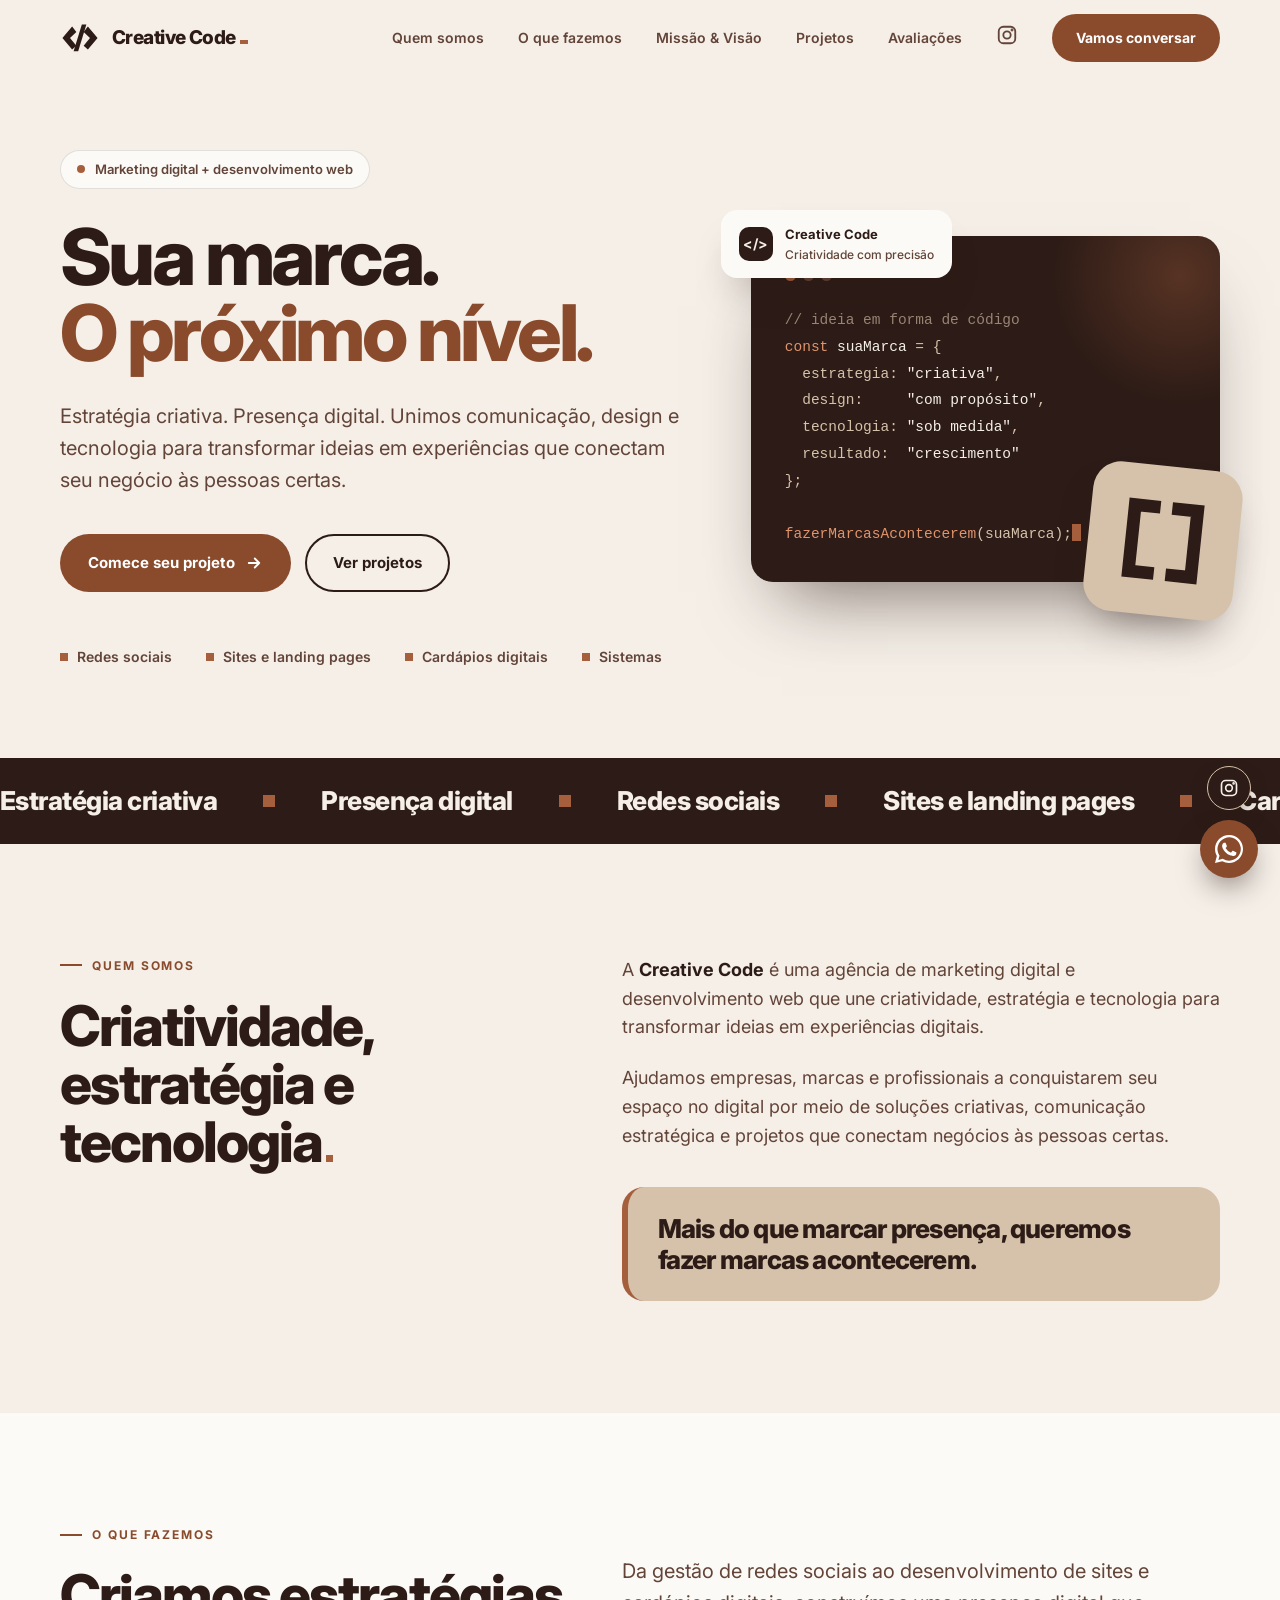
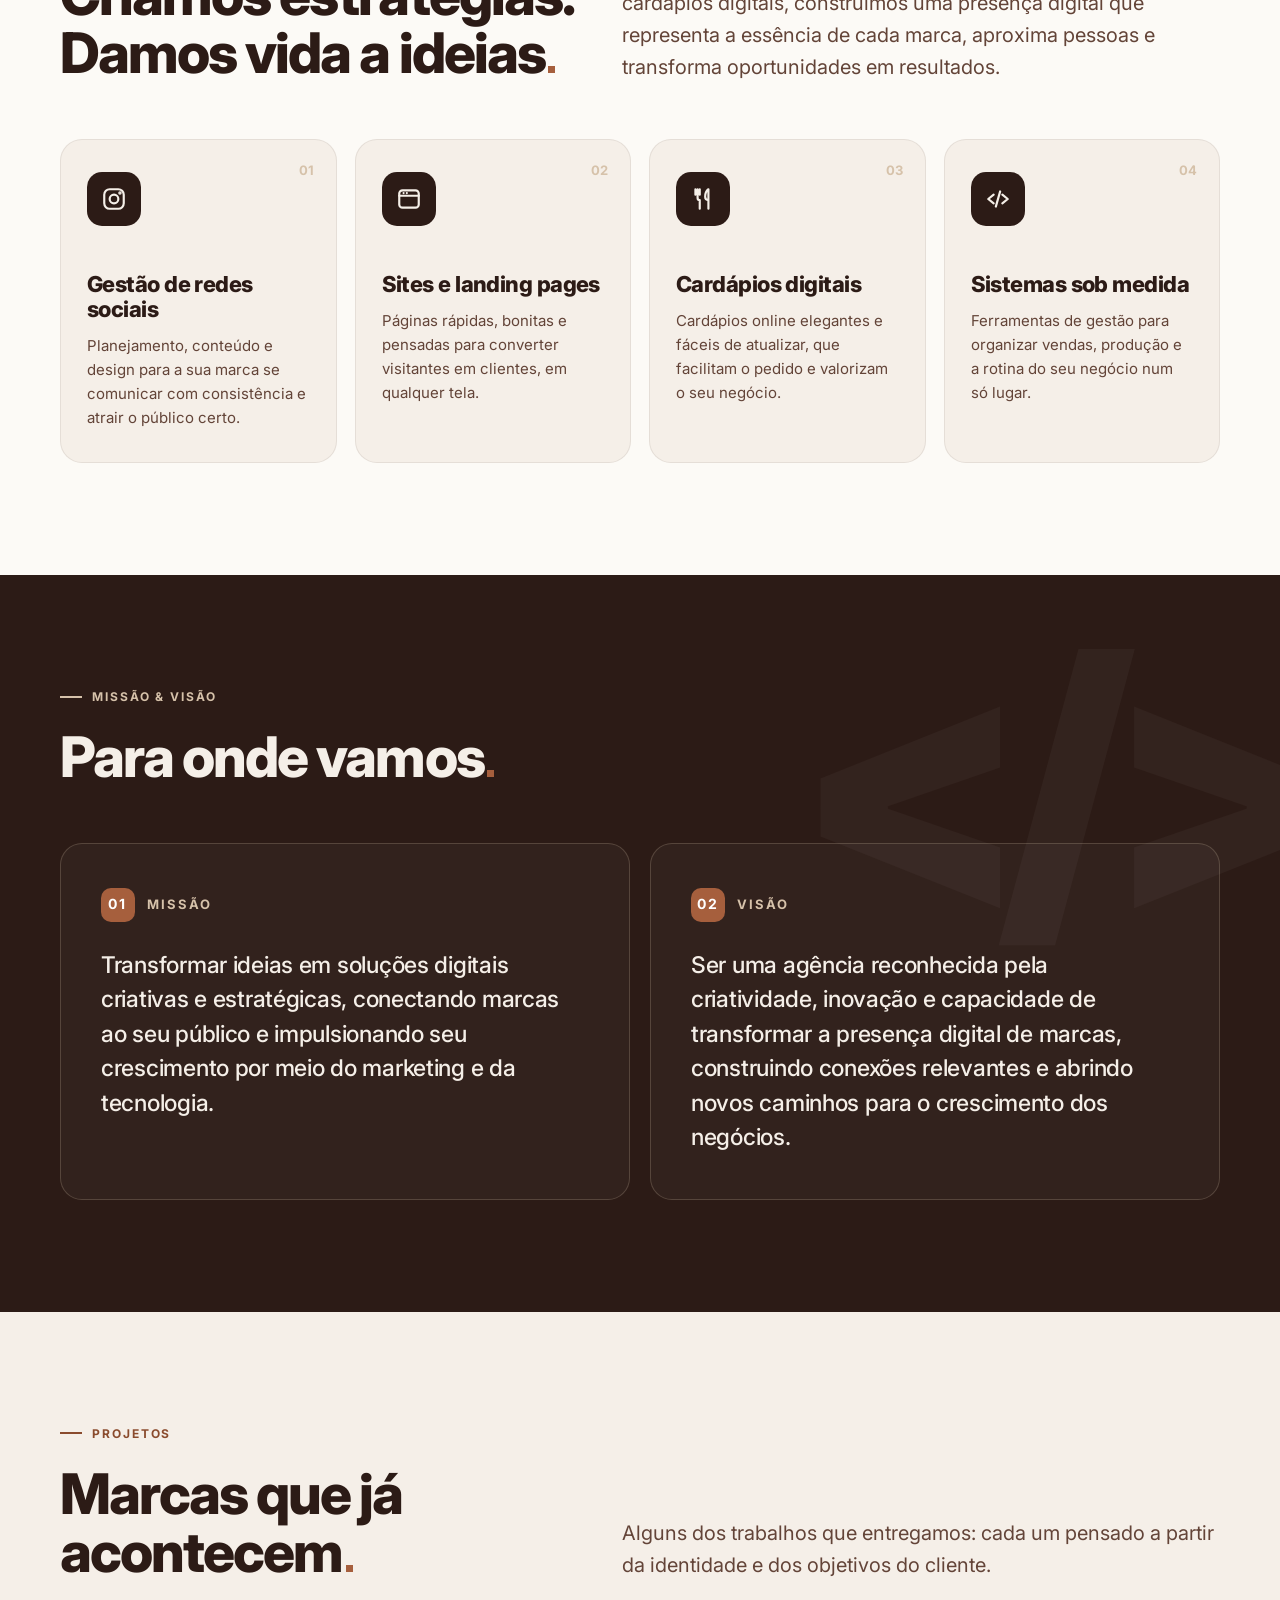
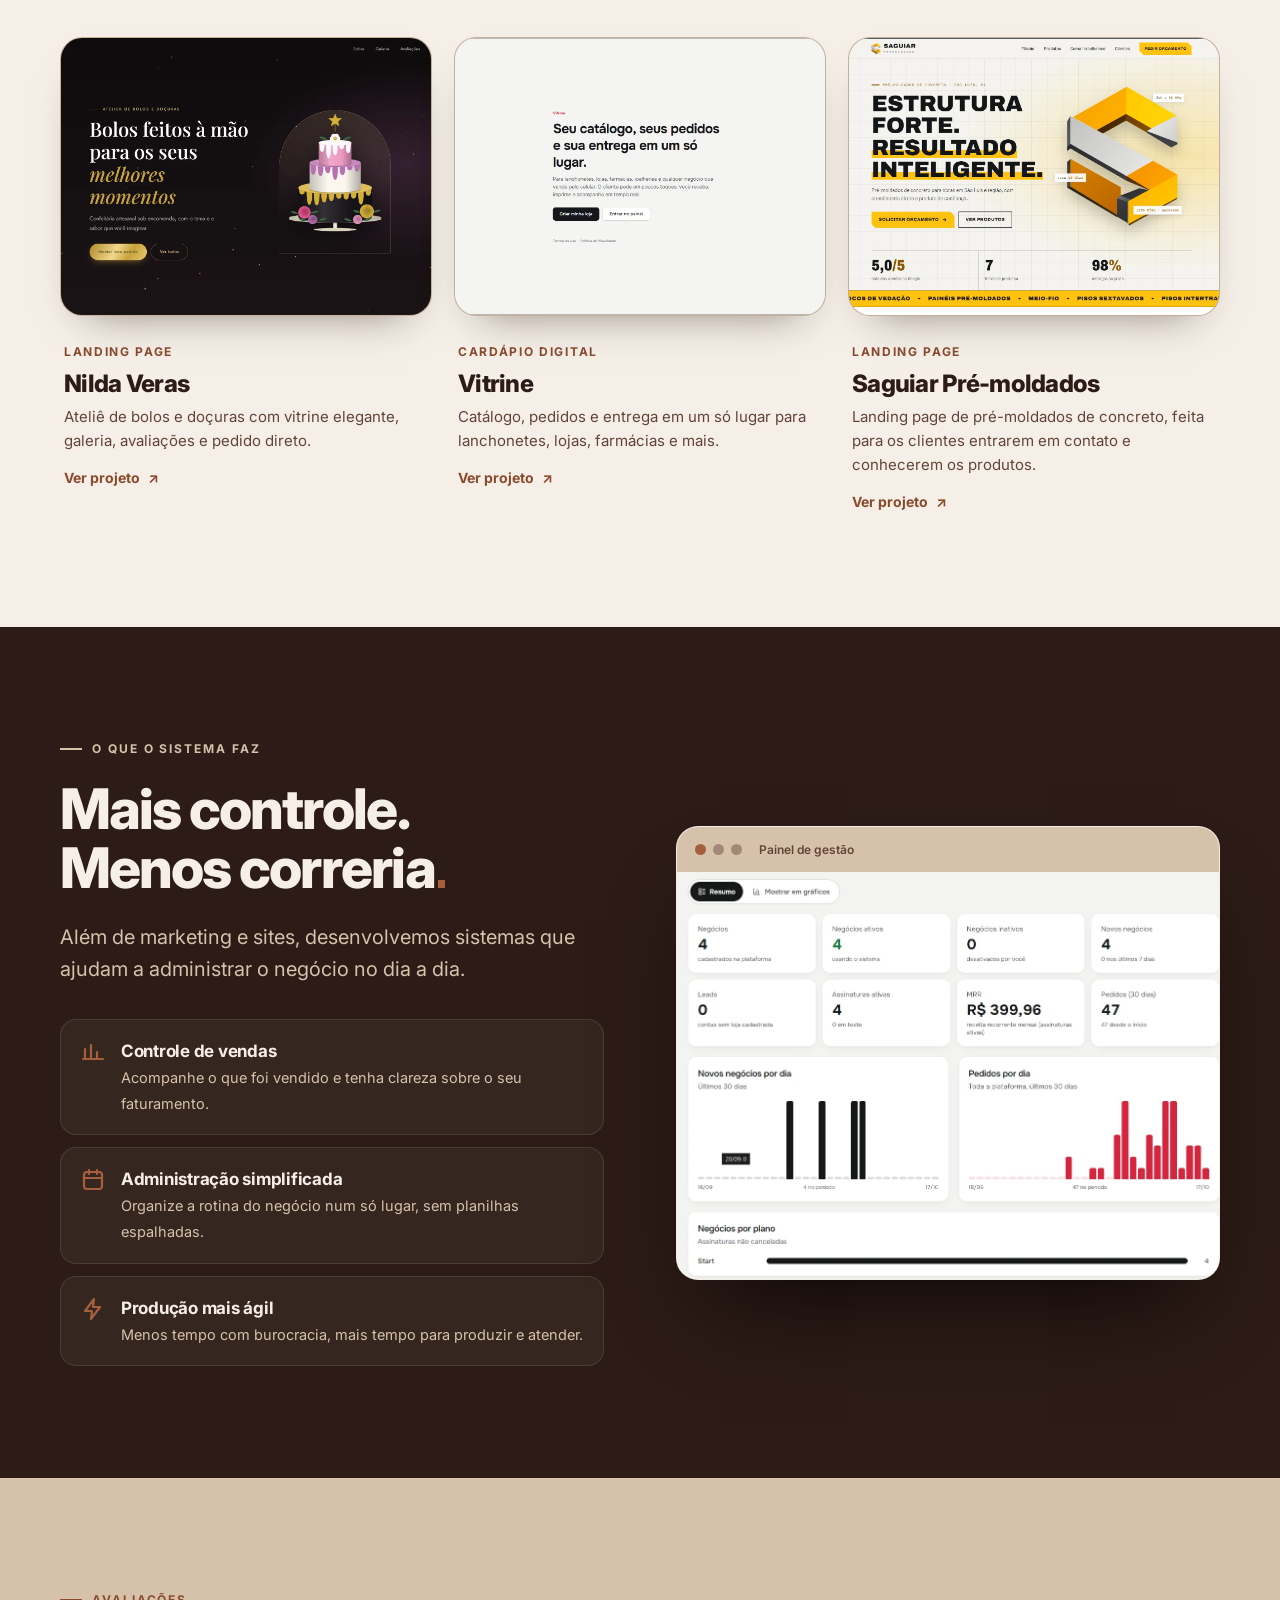
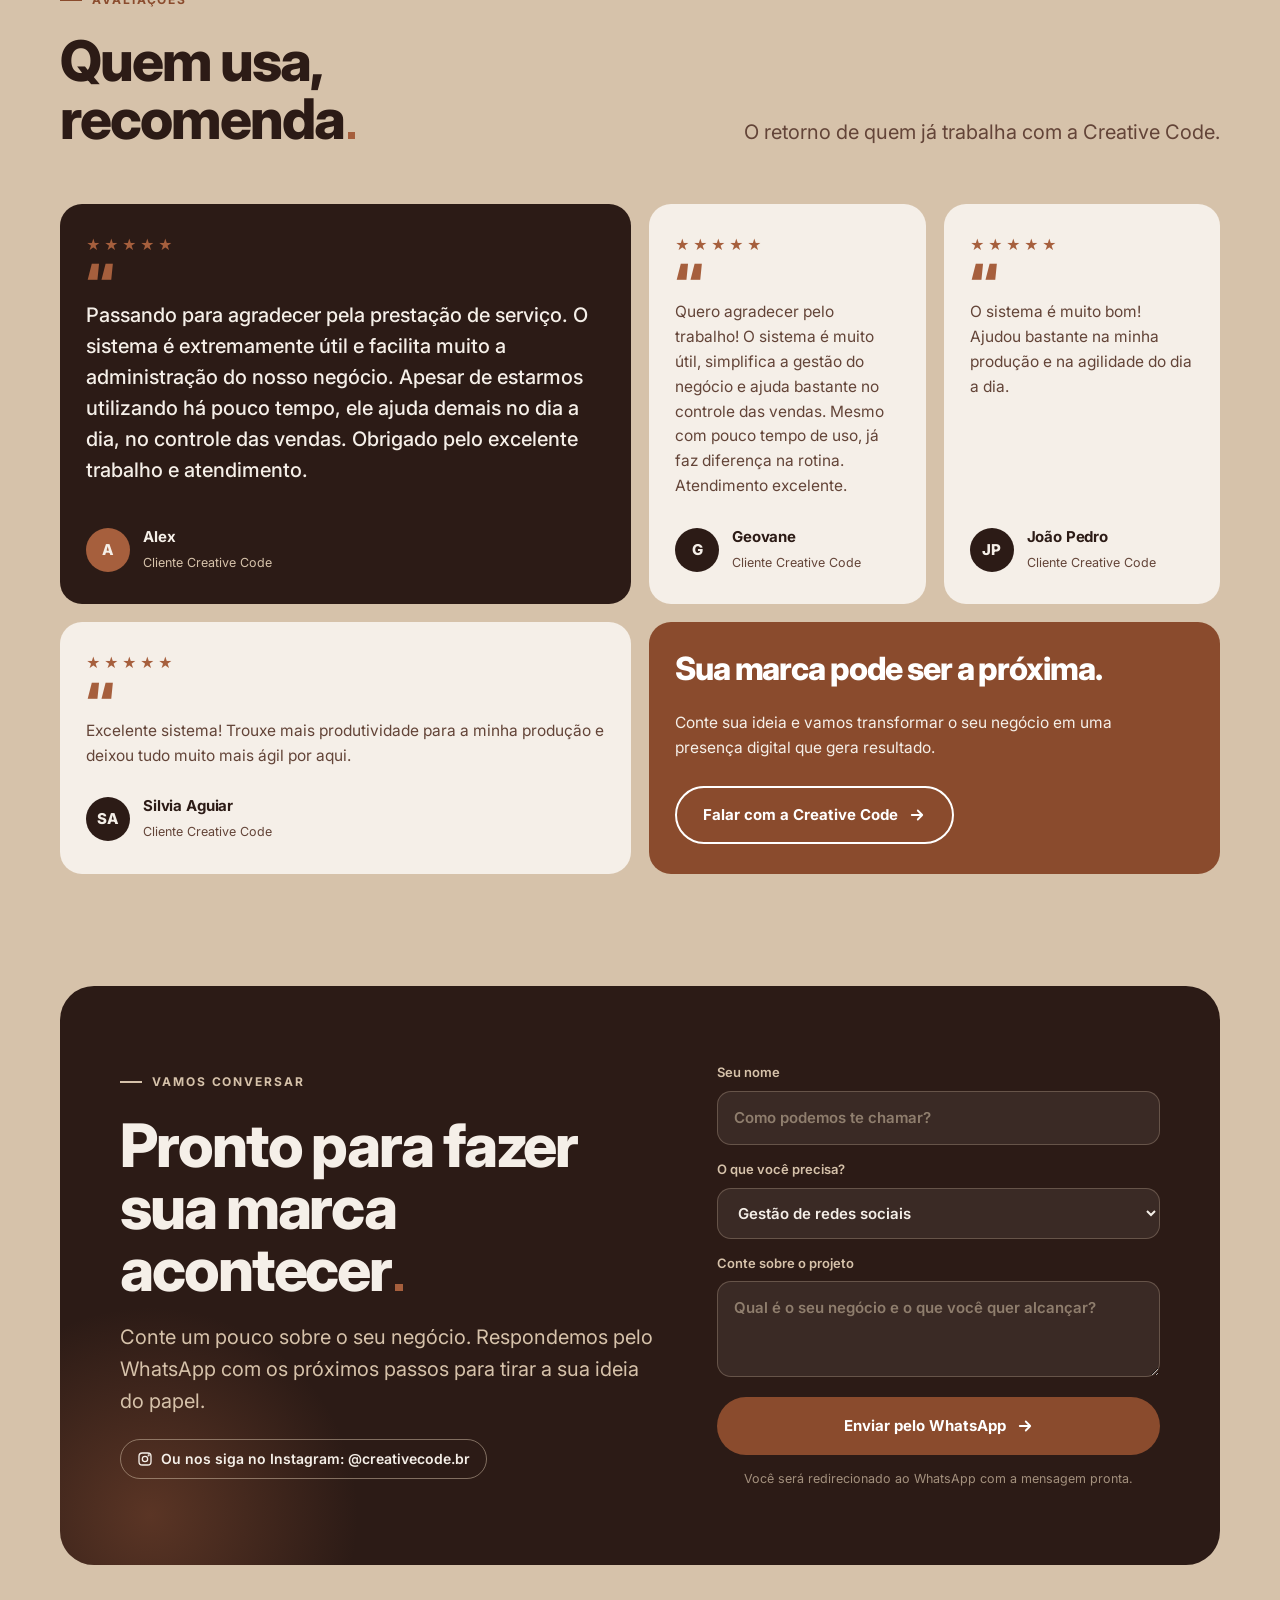
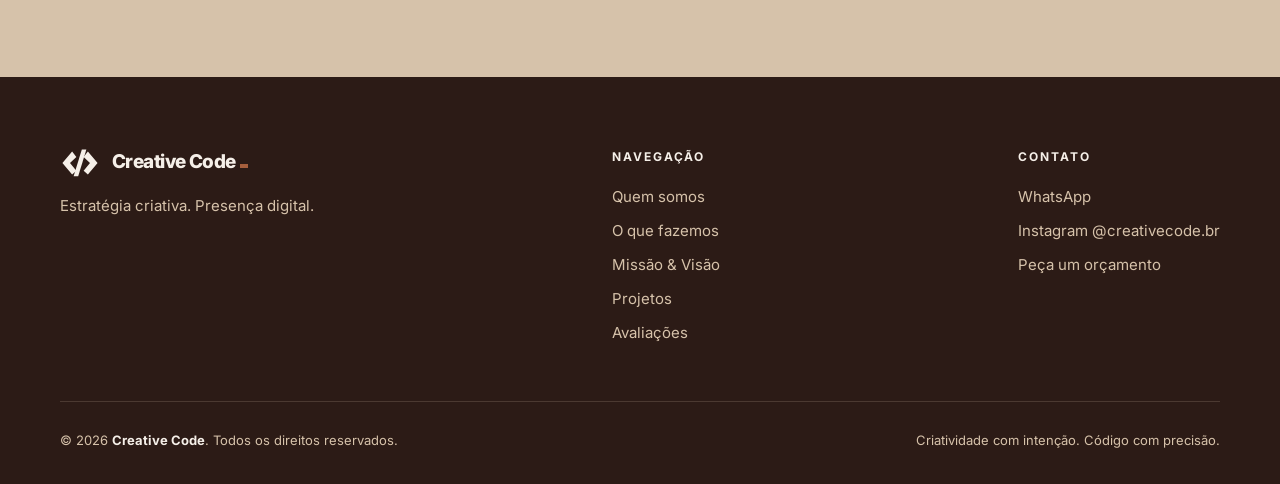
==== commit e7296636: "Ajusta descrição do projeto Saguiar Co-Authored-By: Claude Sonnet 5.5 <noreply@anthropic.com>" ====
--- a/index.html
+++ b/index.html
@@ -204,7 +204,7 @@
         <div class="proj-info">
           <small>Landing page</small>
           <h3>Saguiar Pré-moldados</h3>
-          <p>Site institucional com linhas de produtos, prova social e pedido de orçamento rápido.</p>
+          <p>Landing page de pré-moldados de concreto, feita para os clientes entrarem em contato e conhecerem os produtos.</p>
           <span class="go">Ver projeto <i aria-hidden="true">↗</i></span>
         </div>
       </a>
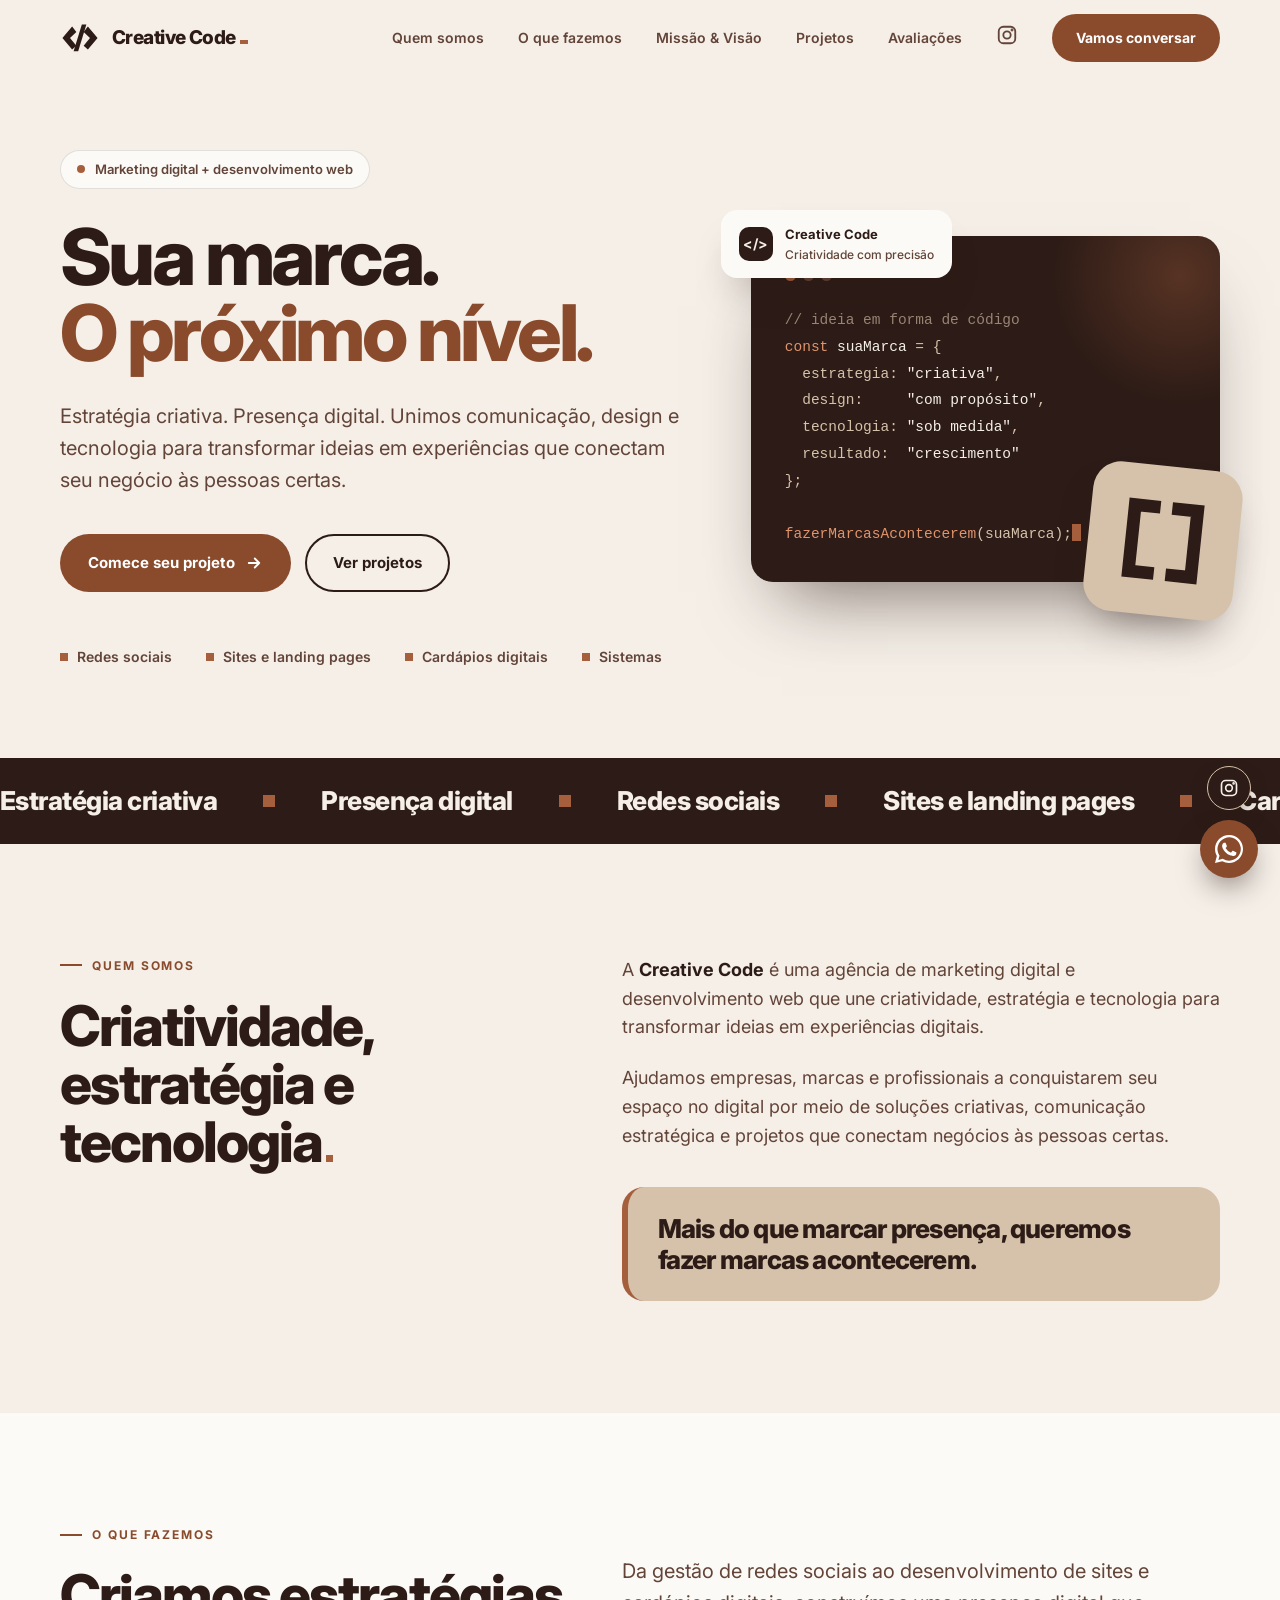
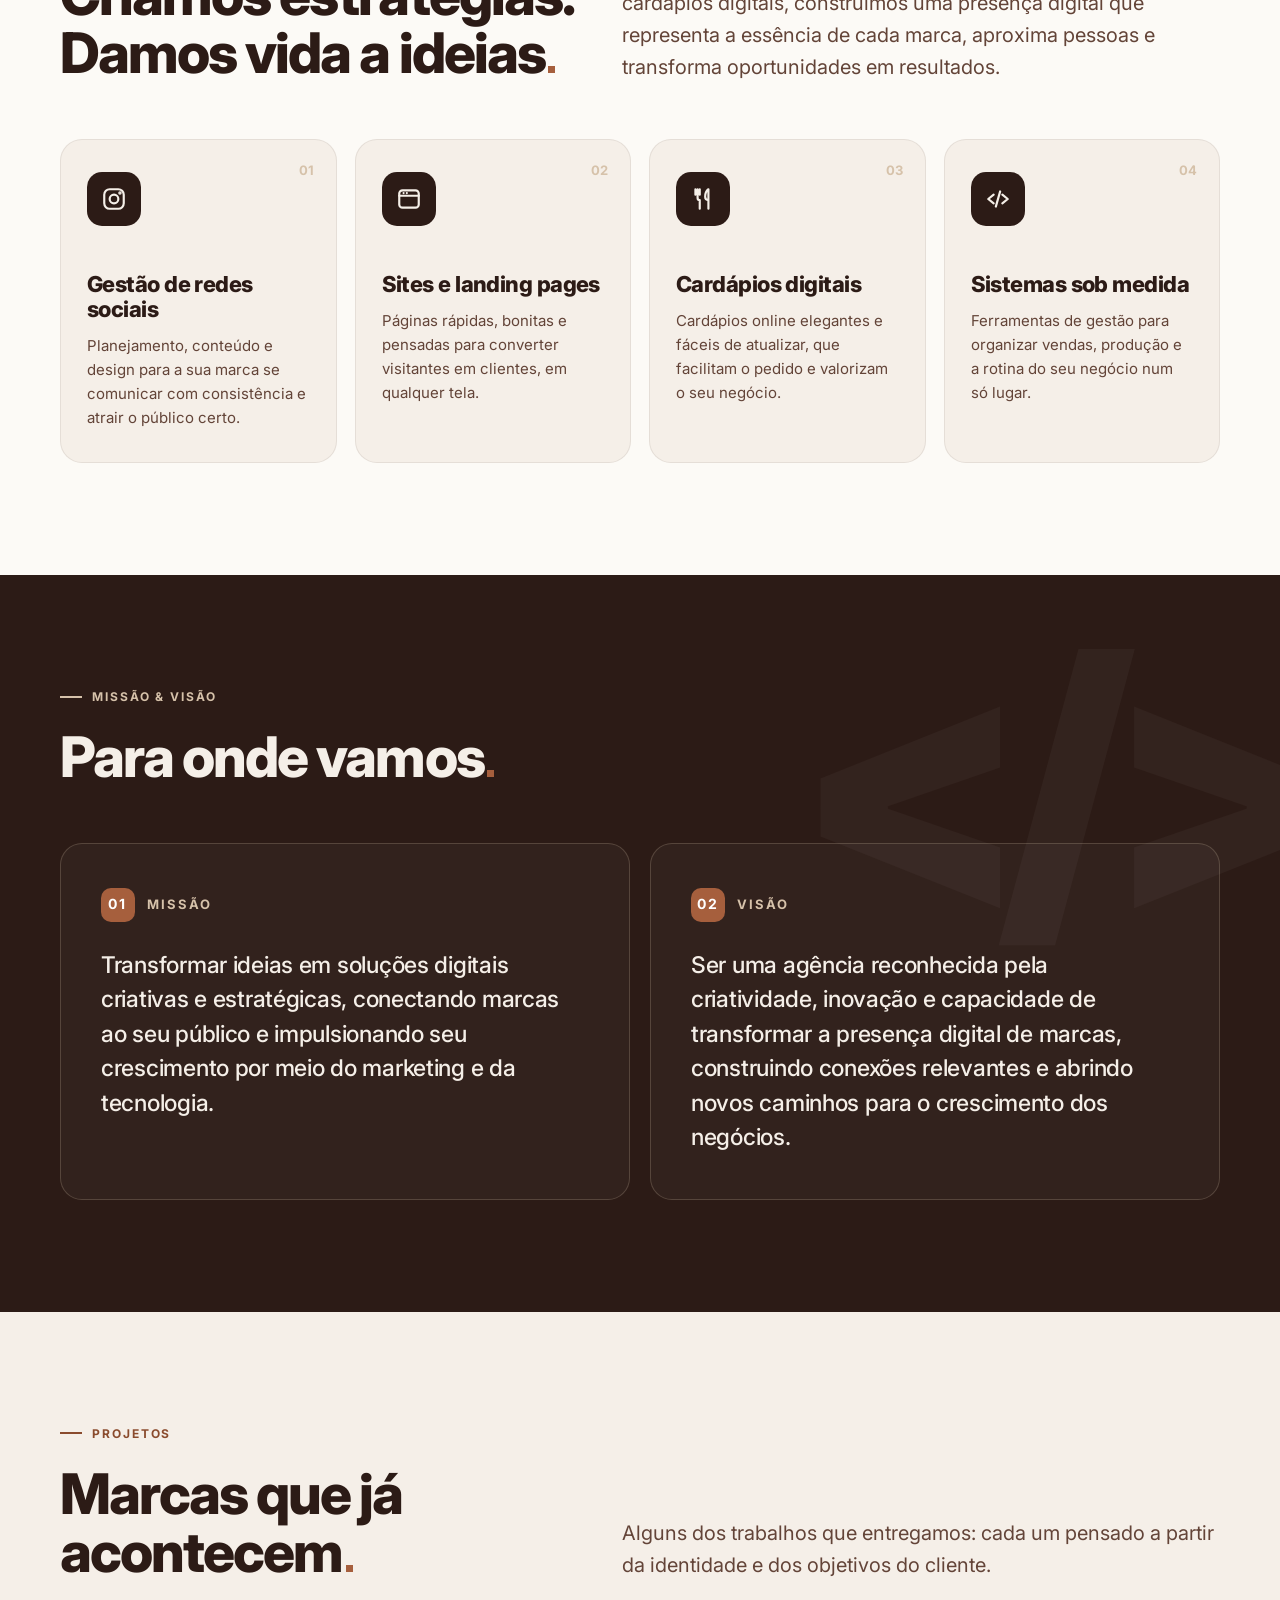
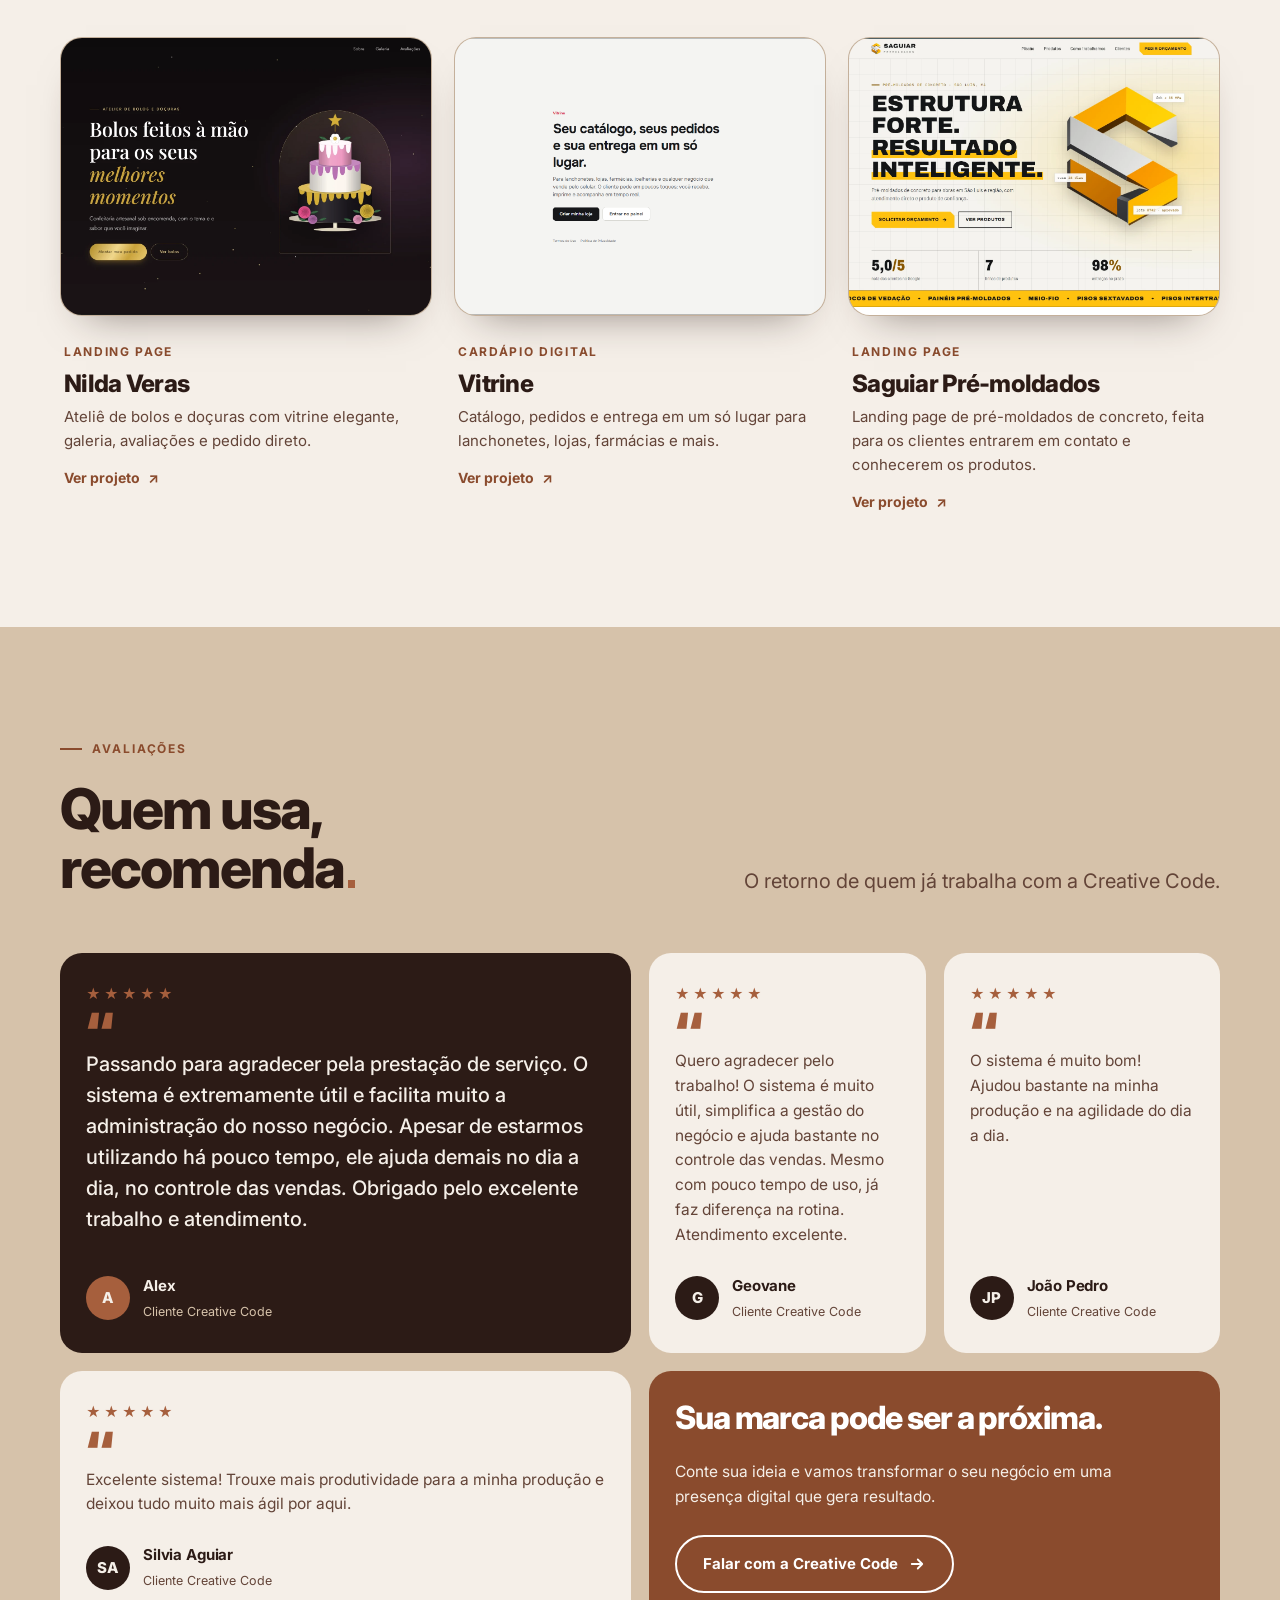
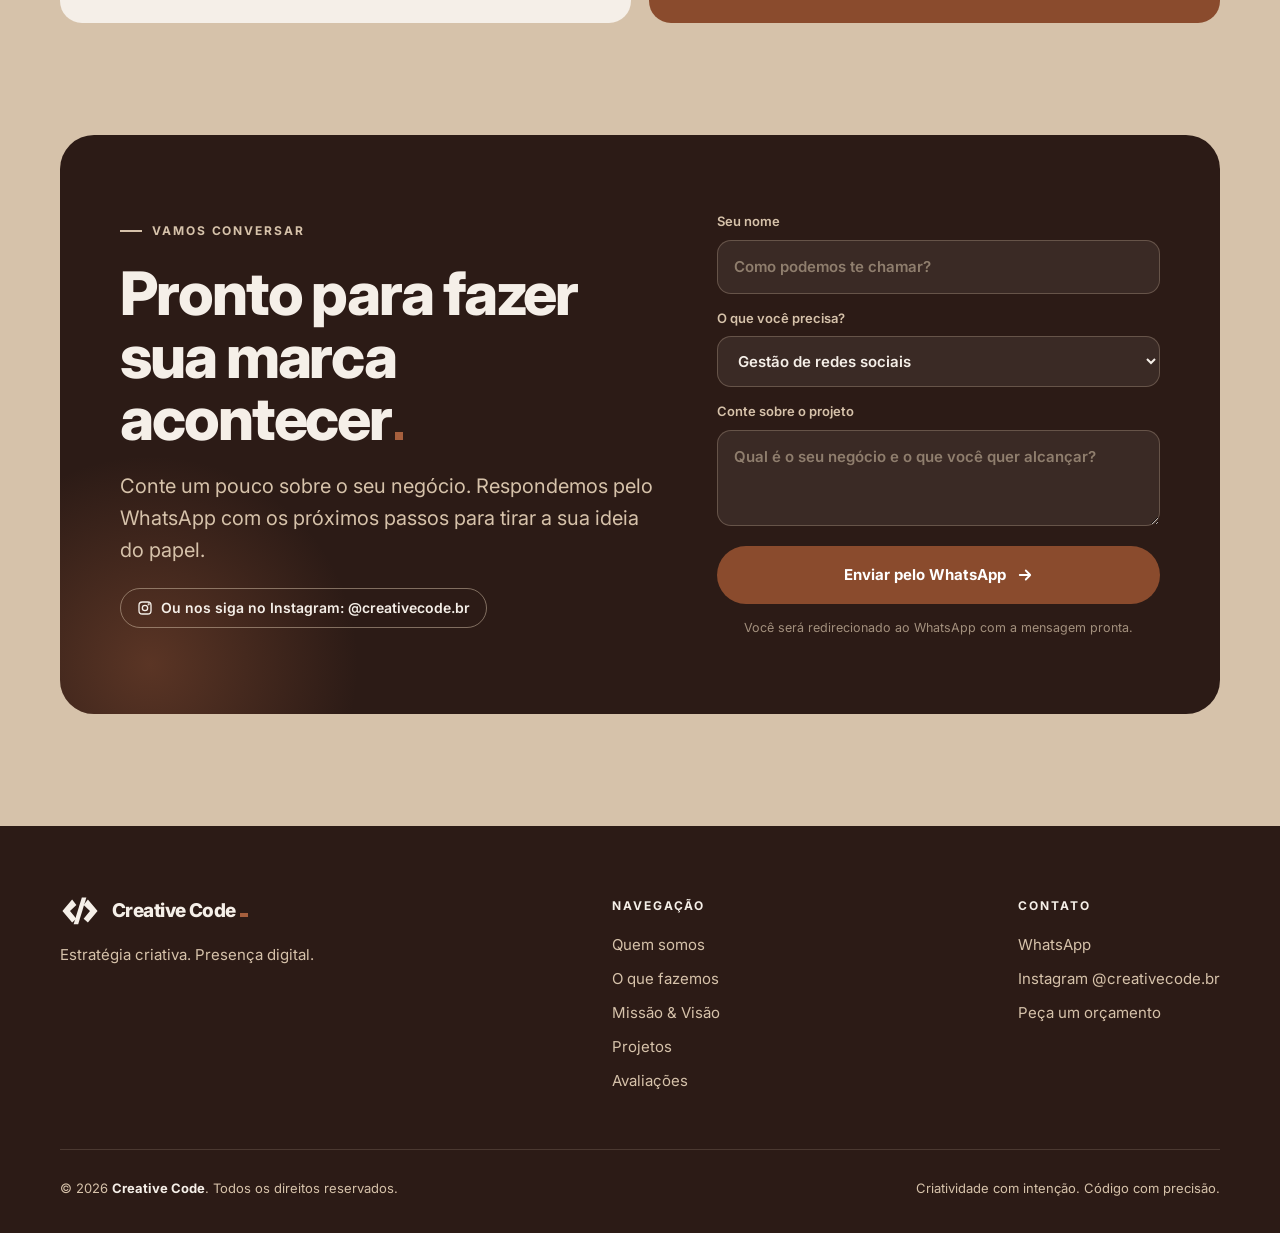
==== commit 816dd697: "Remove a seção 'O que o sistema faz' para deixar a página mais enxuta Co-Authored-By: Claude Sonnet " ====
--- a/index.html
+++ b/index.html
@@ -212,28 +212,6 @@
   </div>
 </section>
 
-<!-- ============ O QUE O SISTEMA FAZ ============ -->
-<section class="dark sys" id="sistema">
-  <div class="wrap sys-grid">
-    <div>
-      <div class="reveal">
-        <div class="eyebrow">O que o sistema faz</div>
-          <h2>Mais controle.<br>Menos correria<span class="dot"></span></h2>
-          <p class="lead">Além de marketing e sites, desenvolvemos sistemas que ajudam a administrar o negócio no dia a dia.</p>
-        </div>
-        <ul class="feat">
-          <li class="reveal"><svg viewBox="0 0 24 24" fill="none" stroke="currentColor" stroke-width="2.2" stroke-linecap="round" stroke-linejoin="round"><path d="M4 19V9M10 19V5M16 19v-7M22 19H2"/></svg><div><b>Controle de vendas</b><span>Acompanhe o que foi vendido e tenha clareza sobre o seu faturamento.</span></div></li>
-          <li class="reveal d1"><svg viewBox="0 0 24 24" fill="none" stroke="currentColor" stroke-width="2.2" stroke-linecap="round" stroke-linejoin="round"><rect x="3" y="4" width="18" height="17" rx="3"/><path d="M8 2v4M16 2v4M3 10h18"/></svg><div><b>Administração simplificada</b><span>Organize a rotina do negócio num só lugar, sem planilhas espalhadas.</span></div></li>
-          <li class="reveal d2"><svg viewBox="0 0 24 24" fill="none" stroke="currentColor" stroke-width="2.2" stroke-linecap="round" stroke-linejoin="round"><path d="M13 2 4 14h7l-1 8 9-12h-7z"/></svg><div><b>Produção mais ágil</b><span>Menos tempo com burocracia, mais tempo para produzir e atender.</span></div></li>
-        </ul>
-    </div>
-    <figure class="sys-shot reveal">
-      <div class="frame-bar"><i></i><i></i><i></i><span>Painel de gestão</span></div>
-      <img src="assets/sistema-painel.webp" alt="Painel de gestão com indicadores de negócios, assinaturas, receita mensal e pedidos por dia" width="1109" height="832" loading="lazy">
-    </figure>
-  </div>
-</section>
-
 <!-- ============ AVALIAÇÕES ============ -->
 <section class="testi" id="avaliacoes">
   <div class="wrap">
--- a/css/style.css
+++ b/css/style.css
@@ -139,22 +139,6 @@
 .proj:hover .go{border-color:var(--argila)}
 .proj:hover .go i{transform:translate(3px,-3px)}
 
-/* system */
-.sys-grid{display:grid;grid-template-columns:1fr 1fr;gap:72px;align-items:center}
-.sys h2{margin-bottom:24px}
-.sys .lead{margin-bottom:34px}
-.feat{display:grid;gap:12px;list-style:none}
-.feat li{display:flex;gap:16px;align-items:flex-start;padding:18px 20px;border-radius:16px;background:rgba(245,239,232,.05);border:1px solid rgba(214,194,170,.14);transition:.3s}
-.feat li:hover{background:rgba(245,239,232,.1);transform:translateX(6px)}
-.feat svg{flex:none;width:24px;height:24px;color:var(--argila);margin-top:2px}
-.feat b{display:block;font-size:17px;letter-spacing:-.015em}
-.feat span{font-size:14.5px;color:var(--areia)}
-.sys-shot{border-radius:var(--r);overflow:hidden;background:var(--branco);box-shadow:0 50px 90px -40px rgba(0,0,0,.8);border:1px solid rgba(214,194,170,.25)}
-.sys-shot .frame-bar{display:flex;align-items:center;gap:7px;padding:13px 18px;background:var(--areia);font-size:12px;font-weight:600;color:var(--cacau)}
-.sys-shot .frame-bar i{width:11px;height:11px;border-radius:50%;background:var(--cacau);opacity:.45}
-.sys-shot .frame-bar i:first-child{background:var(--argila);opacity:1}
-.sys-shot .frame-bar span{margin-left:10px}
-.sys-shot img{width:100%;height:auto}
 
 /* testimonials */
 .testi{background:var(--areia)}
@@ -238,9 +222,8 @@
   .t-grid{grid-template-columns:repeat(2,1fr)}
   .t.big{grid-column:span 2}
   .projects .cards3{grid-template-columns:1fr 1fr}
-  .hero-grid,.about-grid,.sys-grid,.cta-box{grid-template-columns:1fr}
+  .hero-grid,.about-grid,.cta-box{grid-template-columns:1fr}
   .hero-art{max-width:520px}
-  .sys-grid{gap:48px}
   .about-grid{gap:30px}
 }
 @media (max-width:1020px){
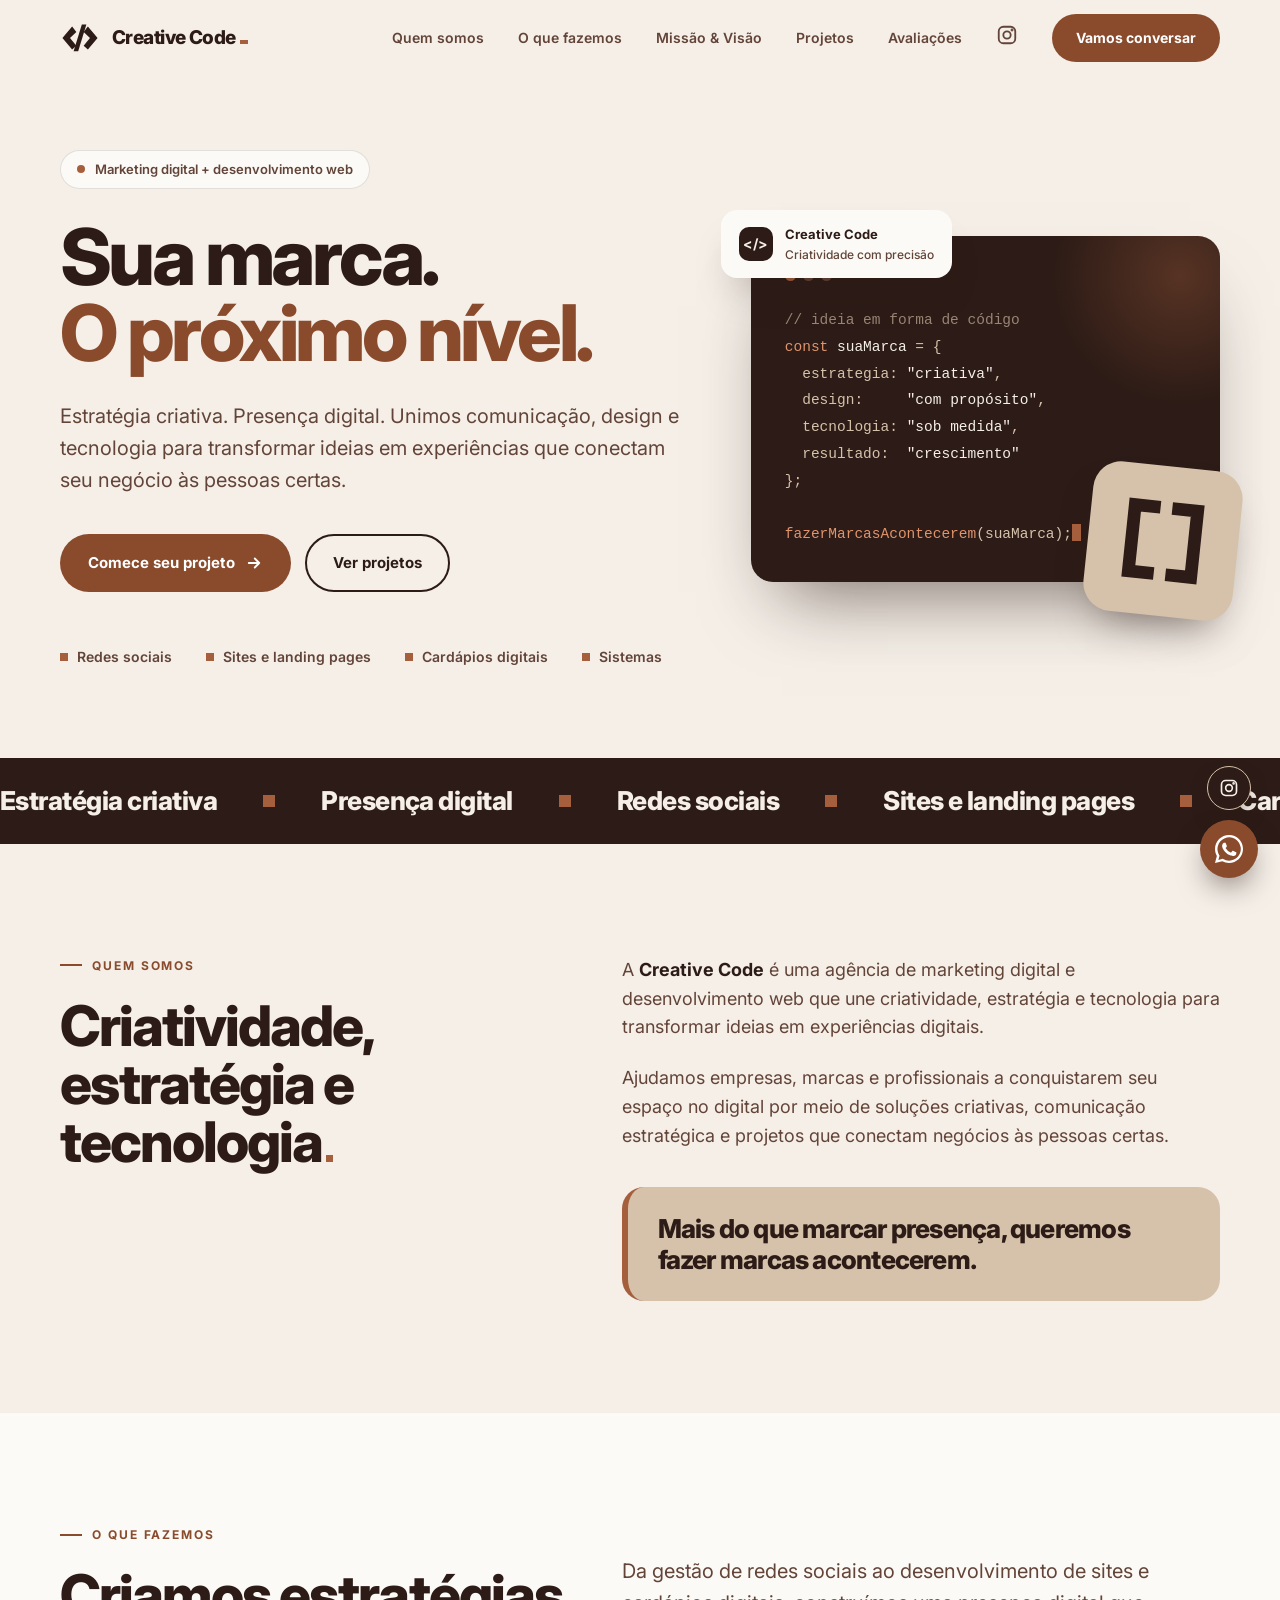
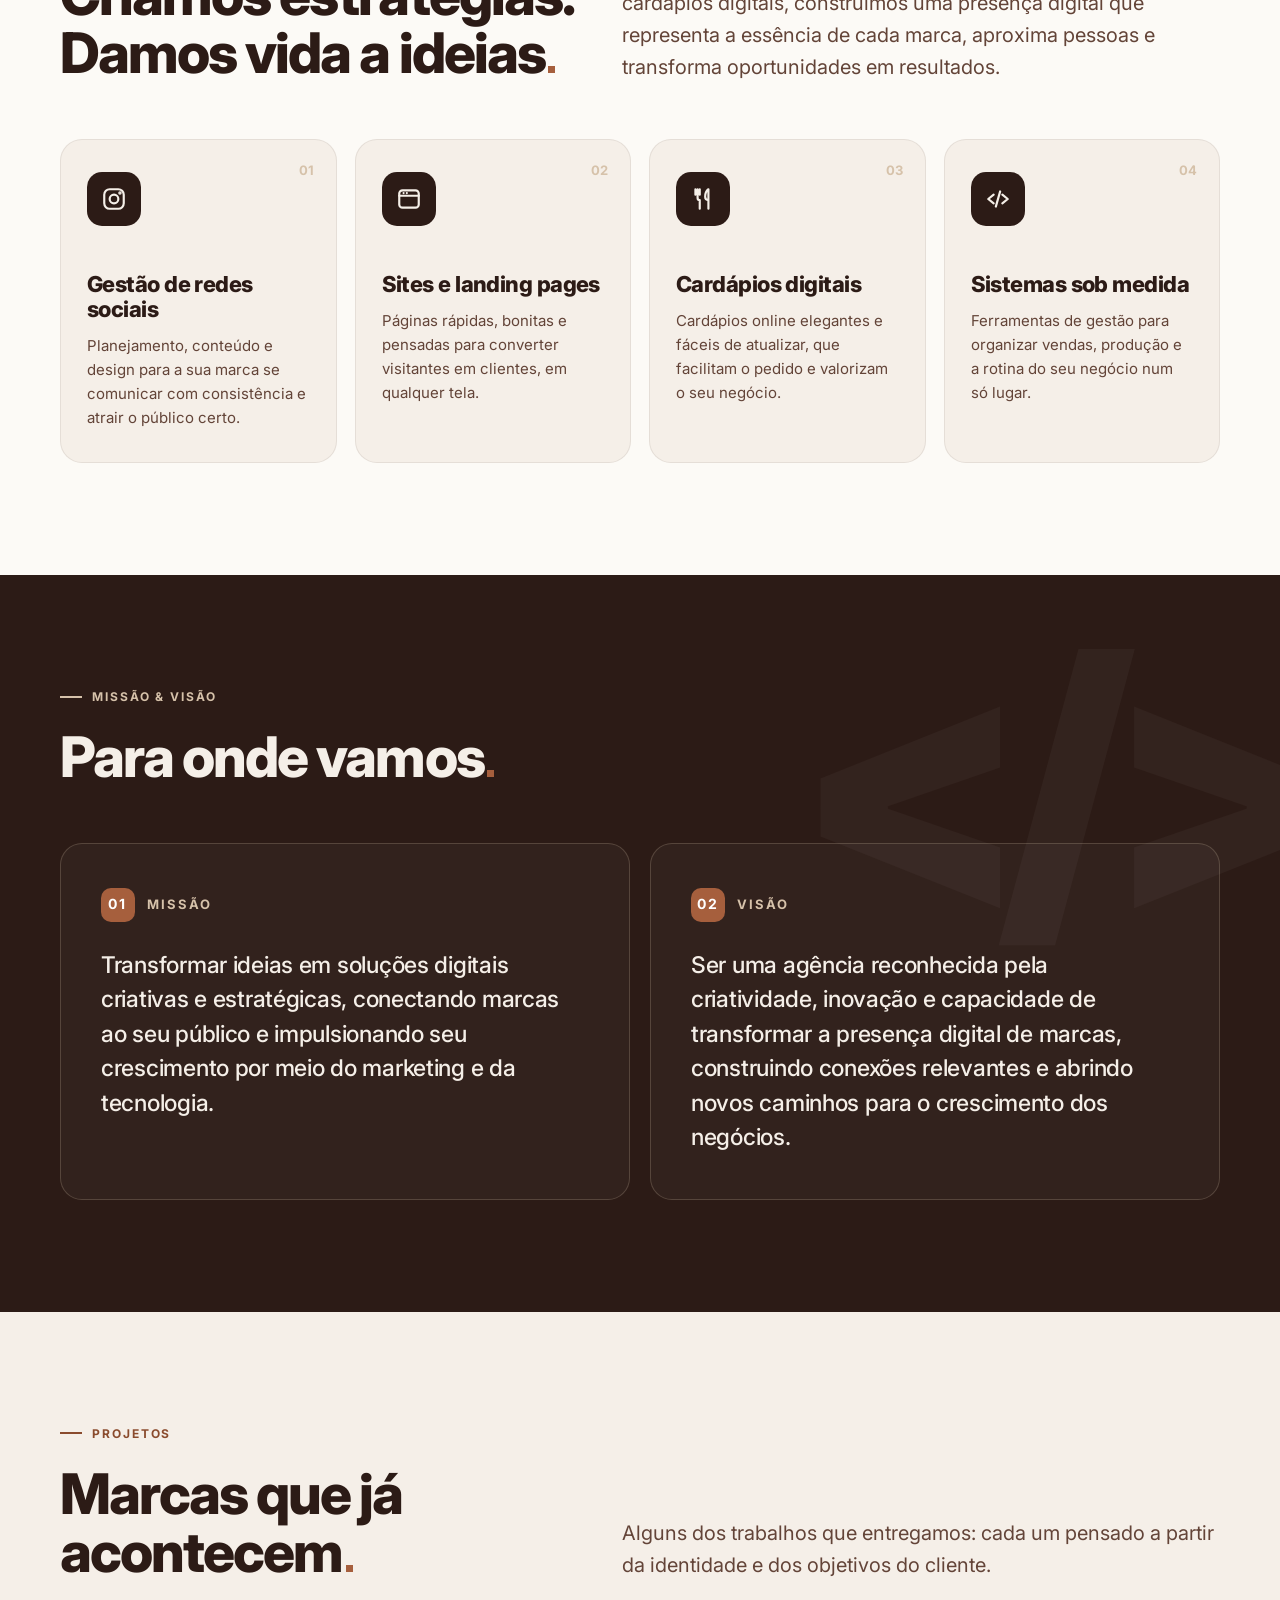
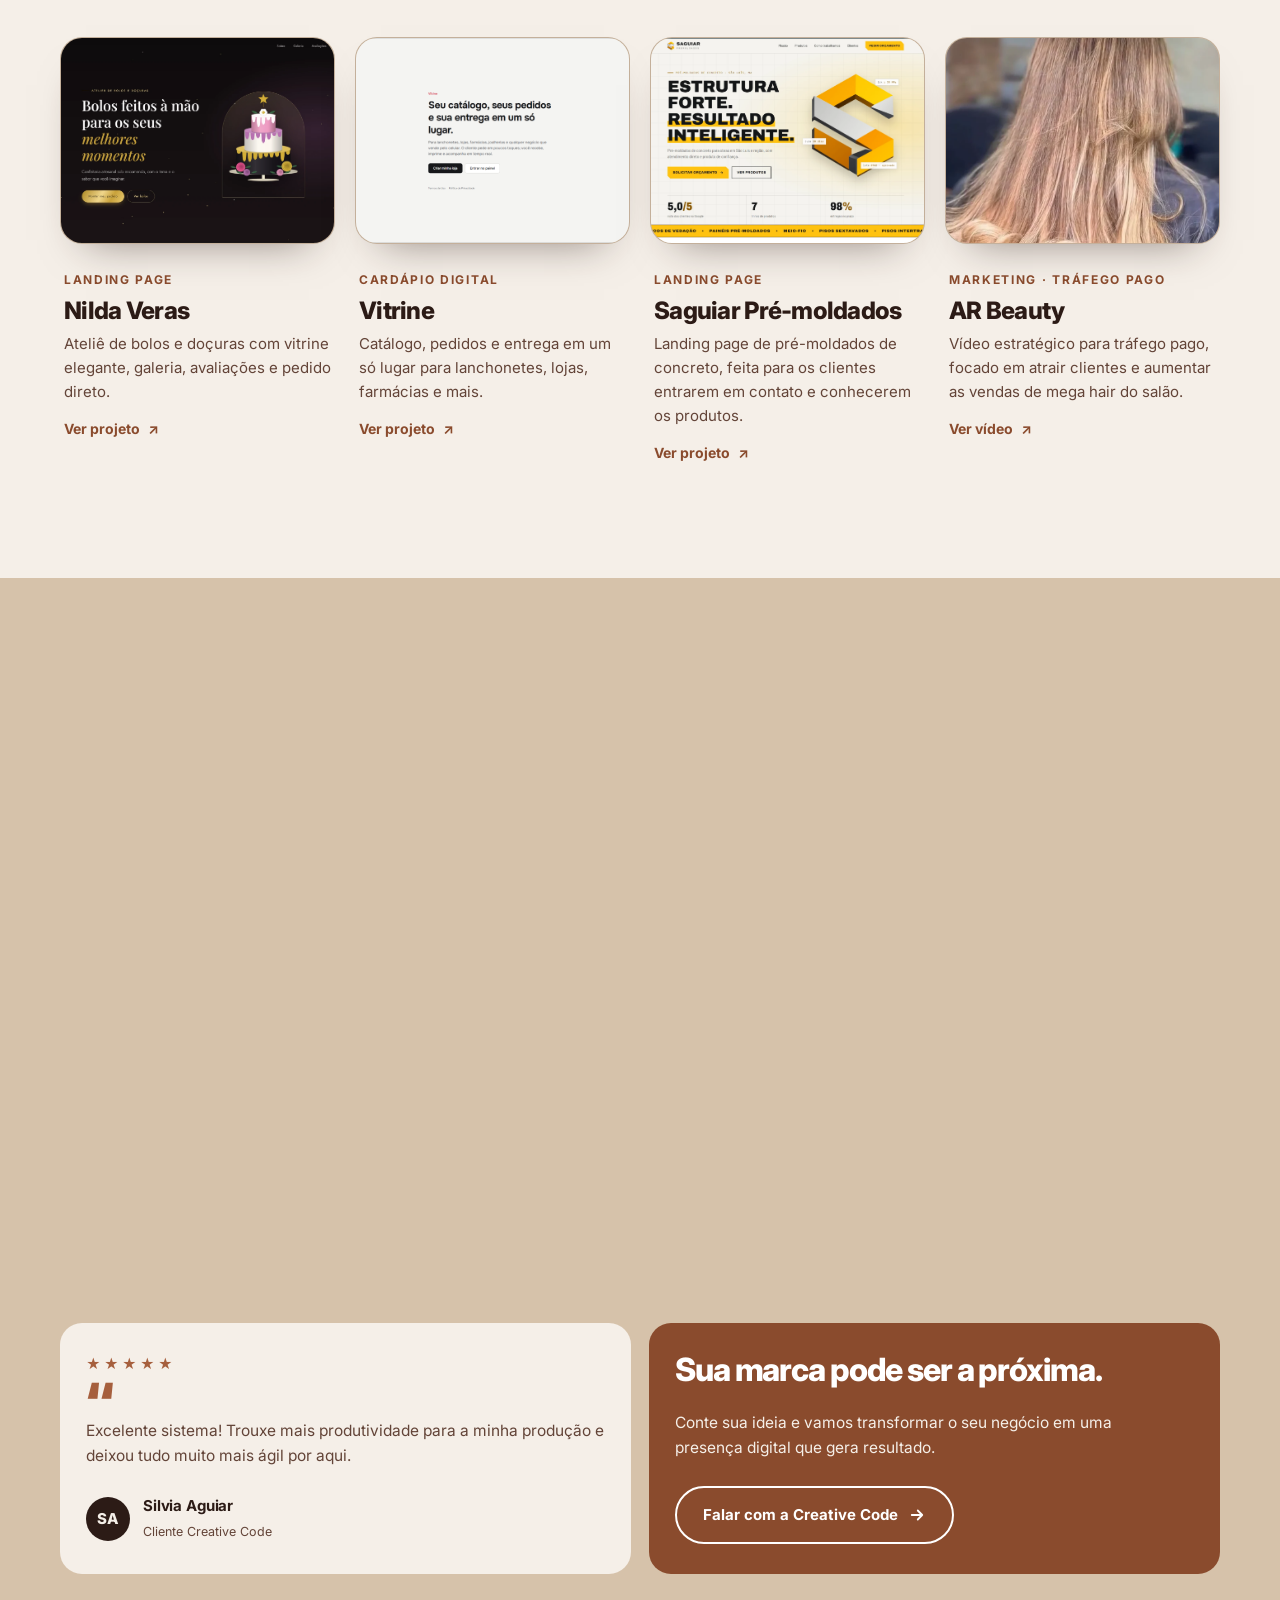
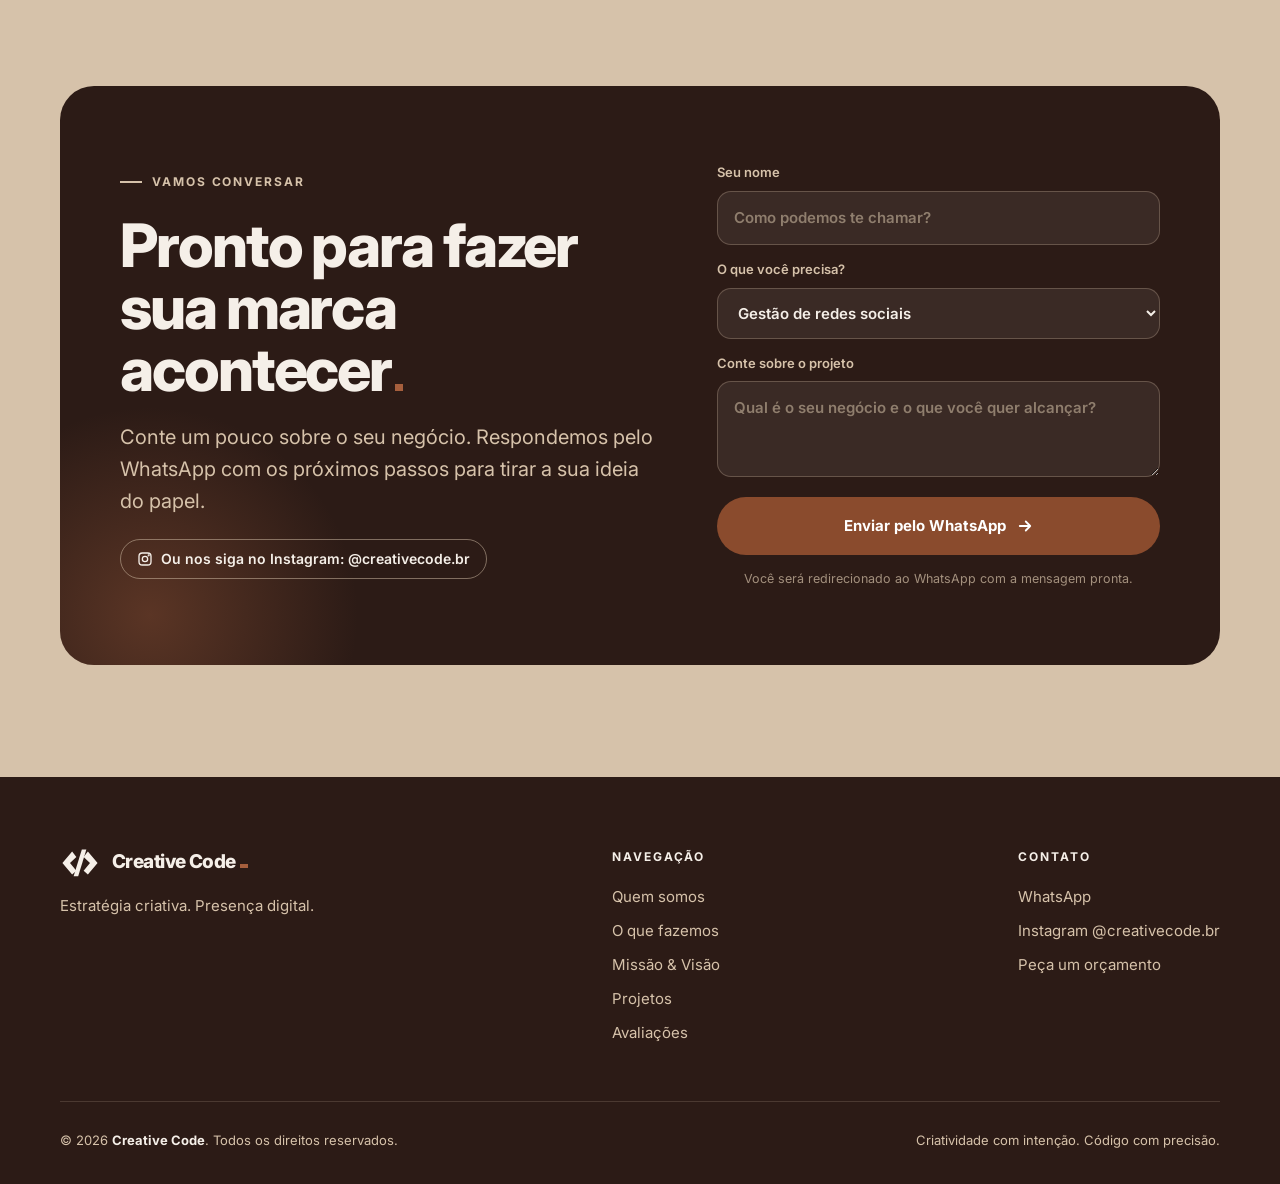
==== commit 9e85e1c1: "Adiciona projeto de marketing AR Beauty (video para trafego pago) Co-Authored-By: Claude Sonnet 5.5 " ====
--- a/index.html
+++ b/index.html
@@ -208,6 +208,18 @@
           <span class="go">Ver projeto <i aria-hidden="true">↗</i></span>
         </div>
       </a>
+
+      <a class="proj reveal d3" href="https://www.instagram.com/reel/DWgpJNRDSsw/" target="_blank" rel="noopener">
+        <div class="shot">
+          <img src="assets/projetos/projeto-arbeauty.webp" alt="Resultado de mega hair no salão AR Beauty, usado no vídeo de tráfego pago" width="800" height="1231" loading="lazy" style="object-position:center 35%">
+        </div>
+        <div class="proj-info">
+          <small>Marketing · Tráfego pago</small>
+          <h3>AR Beauty</h3>
+          <p>Vídeo estratégico para tráfego pago, focado em atrair clientes e aumentar as vendas de mega hair do salão.</p>
+          <span class="go">Ver vídeo <i aria-hidden="true">↗</i></span>
+        </div>
+      </a>
     </div>
   </div>
 </section>
--- a/css/style.css
+++ b/css/style.css
@@ -124,7 +124,7 @@
 .mv-card p{font-size:clamp(18px,1.9vw,23px);line-height:1.5;font-weight:500;letter-spacing:-.012em}
 
 /* projects */
-.projects .cards3{display:grid;grid-template-columns:repeat(3,1fr);gap:22px}
+.projects .cards3{display:grid;grid-template-columns:repeat(4,1fr);gap:20px}
 .proj{display:flex;flex-direction:column;color:inherit}
 .shot{aspect-ratio:4/3;border-radius:var(--r);overflow:hidden;position:relative;background:var(--areia);transition:.4s;box-shadow:0 22px 40px -26px rgba(44,27,22,.55);border:1px solid rgba(44,27,22,.1)}
 .proj:hover .shot{transform:translateY(-8px);box-shadow:0 34px 50px -26px rgba(44,27,22,.7)}
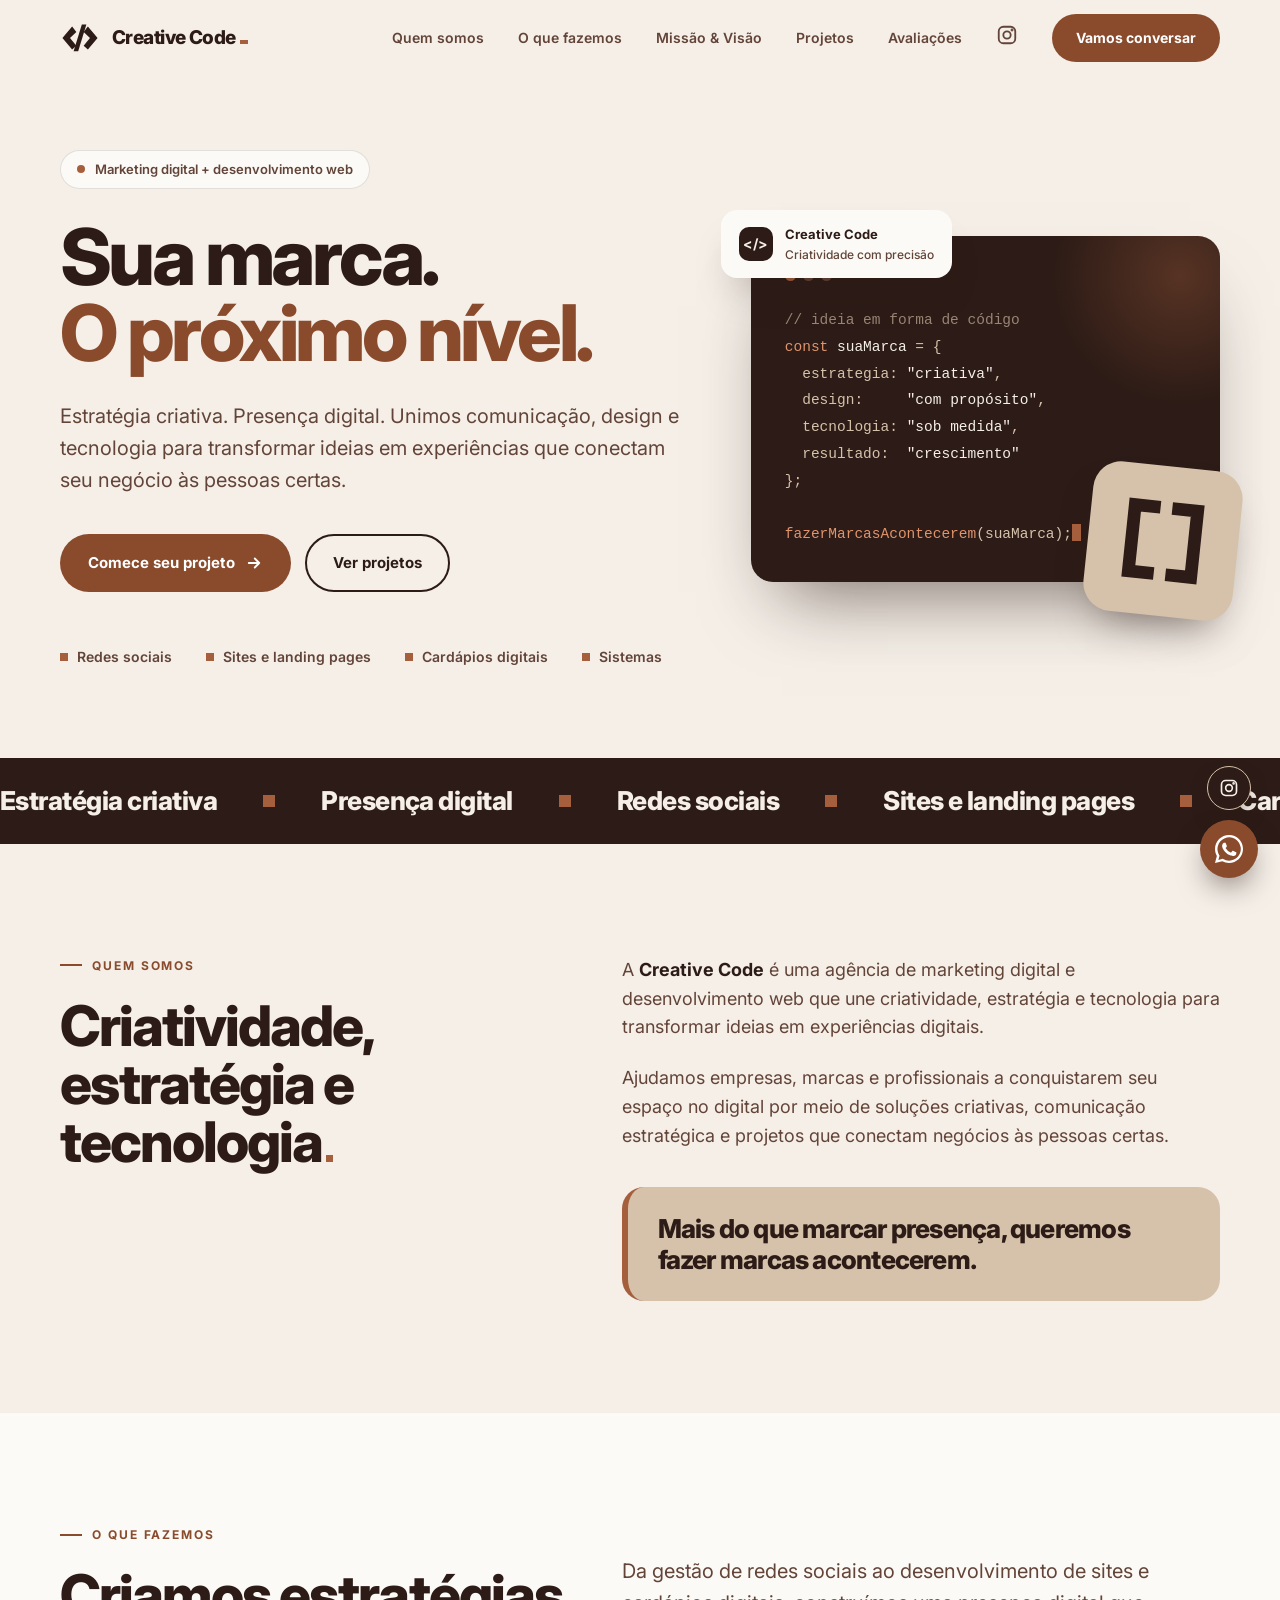
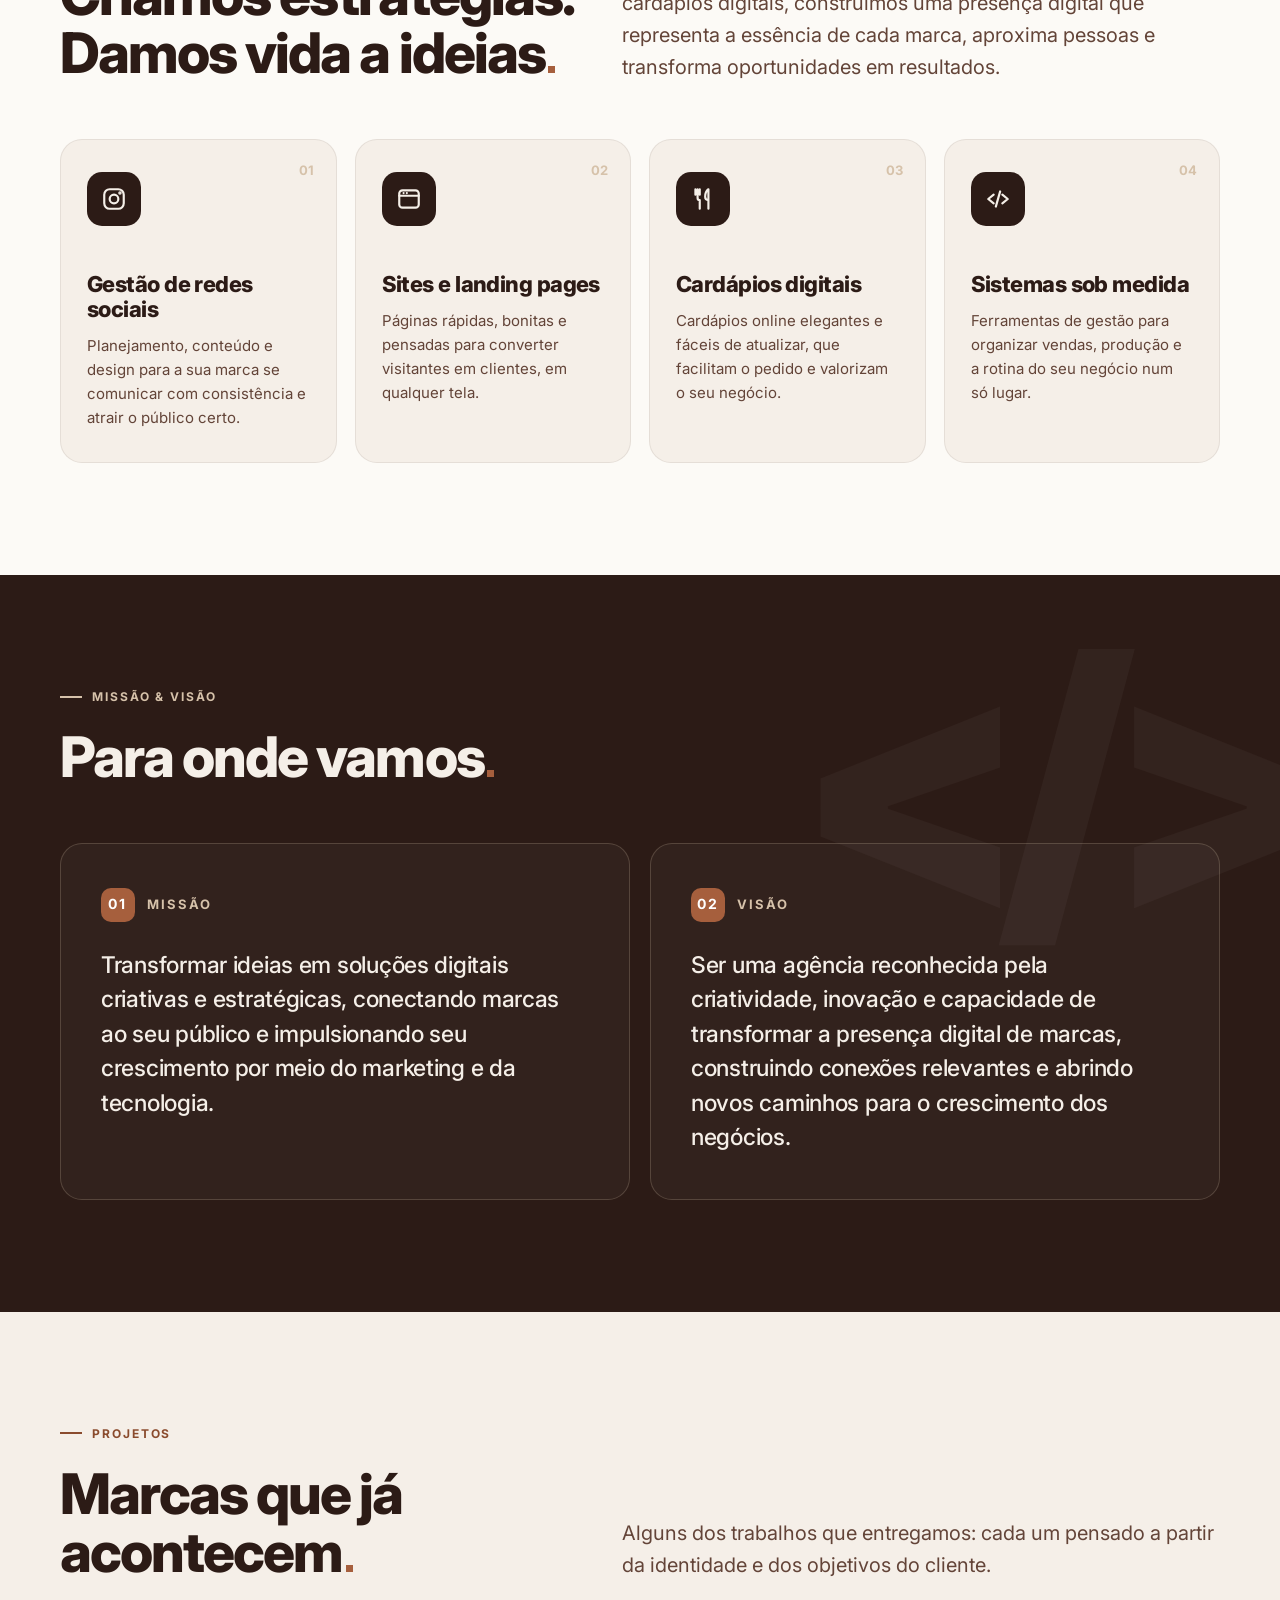
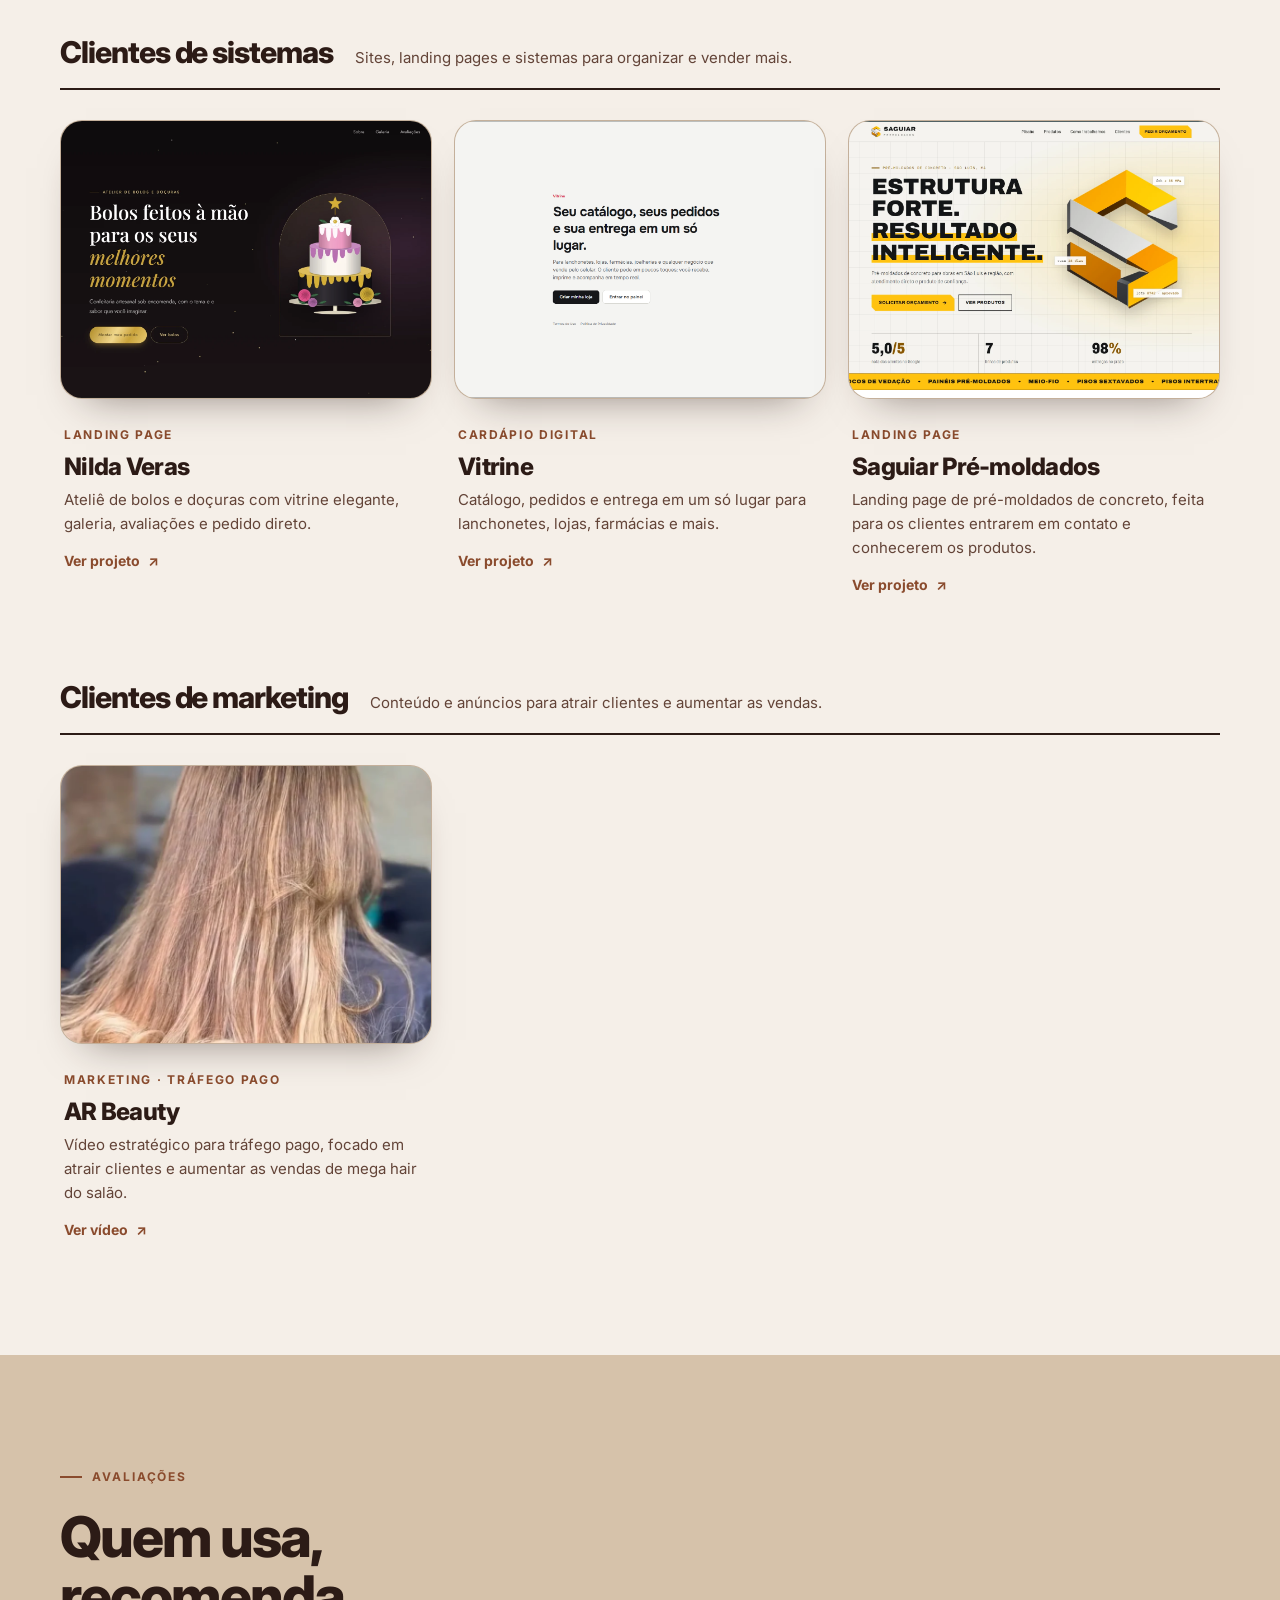
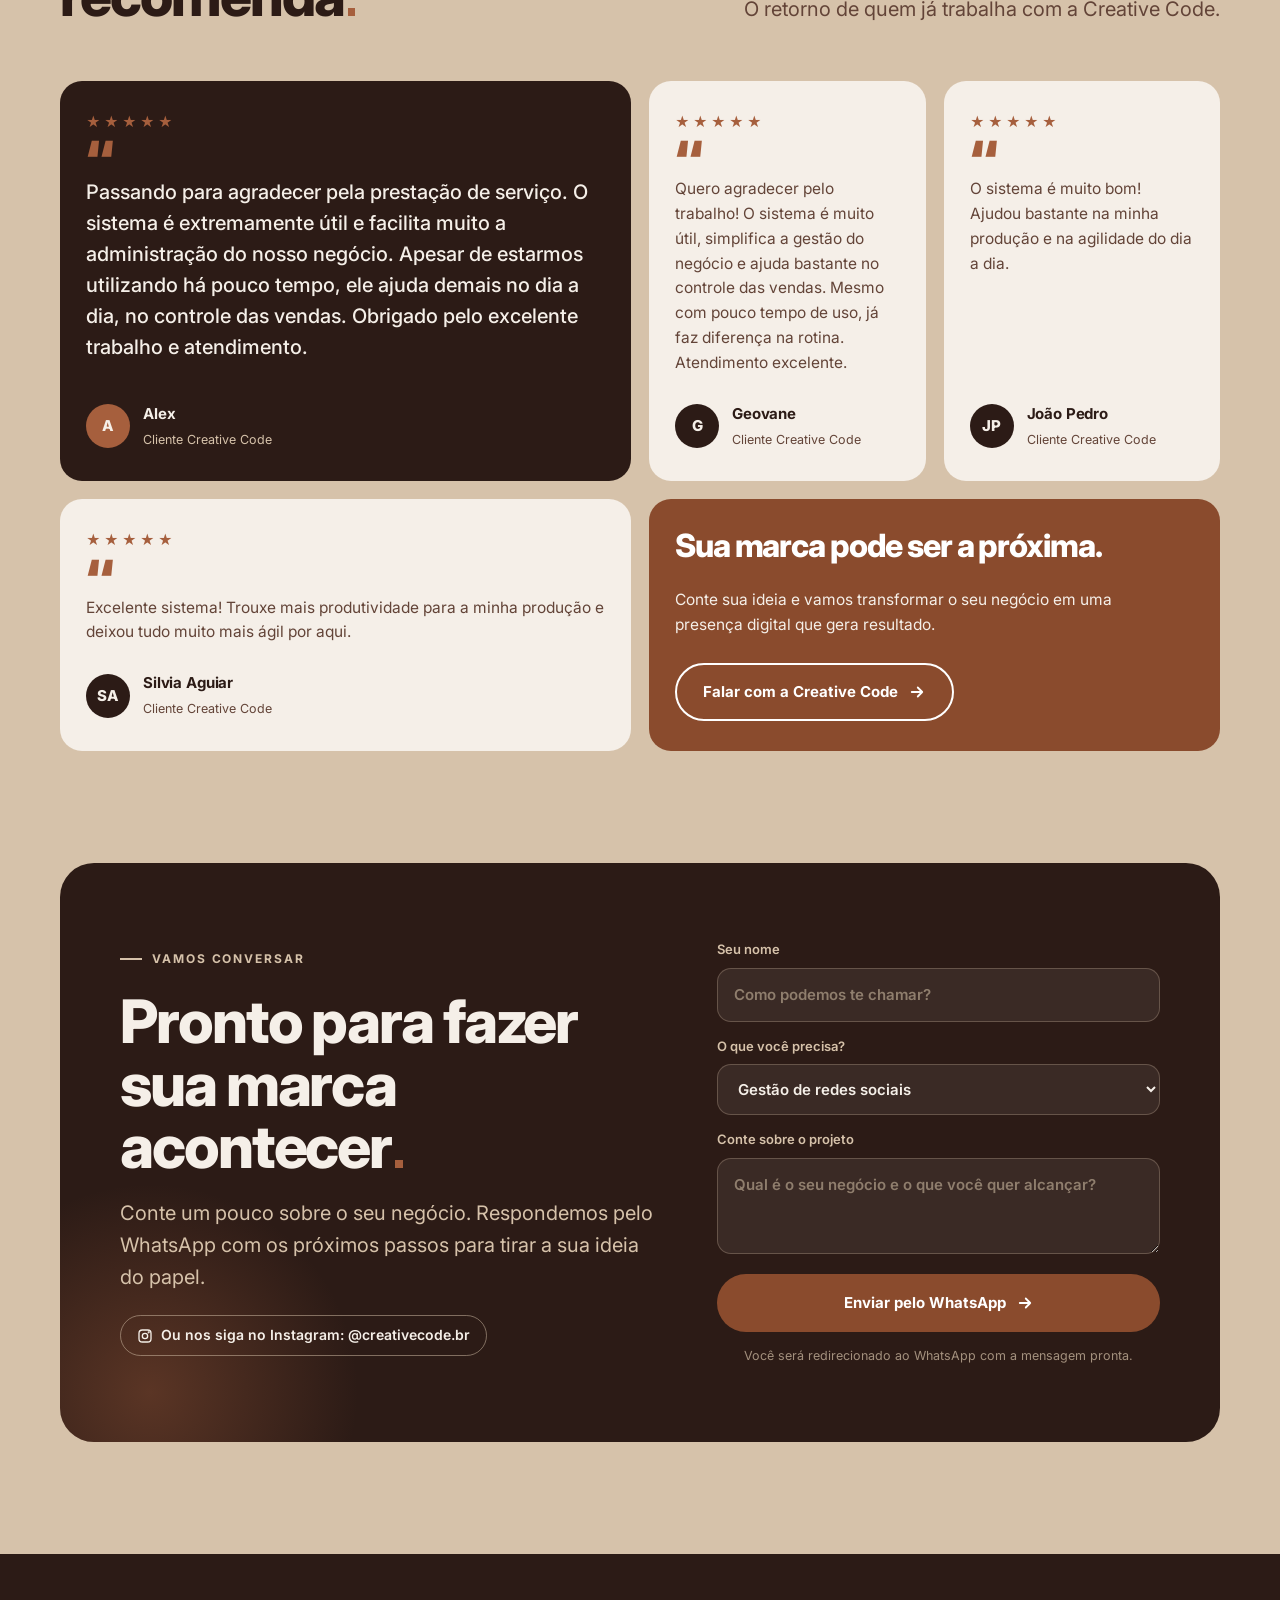
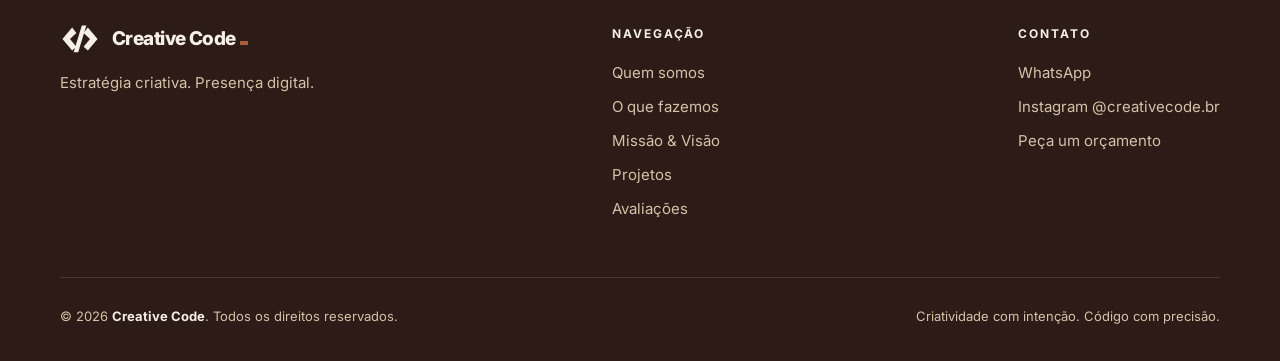
==== commit 608e0e67: "Separa projetos em clientes de sistemas e clientes de marketing Co-Authored-By: Claude Sonnet 5.5 <n" ====
--- a/index.html
+++ b/index.html
@@ -172,54 +172,62 @@
       </div>
       <p class="lead reveal d1">Alguns dos trabalhos que entregamos: cada um pensado a partir da identidade e dos objetivos do cliente.</p>
     </div>
-    <div class="cards3">
-      <a class="proj reveal" href="https://m-viniciusqp.github.io/nildaveras-bolo/" target="_blank" rel="noopener">
-        <div class="shot">
-          <img src="assets/projetos/projeto-confeitaria.webp" alt="Site da confeitaria Nilda Veras: bolos feitos à mão" width="1907" height="993" loading="lazy">
-        </div>
-        <div class="proj-info">
-          <small>Landing page</small>
-          <h3>Nilda Veras</h3>
-          <p>Ateliê de bolos e doçuras com vitrine elegante, galeria, avaliações e pedido direto.</p>
-          <span class="go">Ver projeto <i aria-hidden="true">↗</i></span>
-        </div>
-      </a>
-
-      <a class="proj reveal d1" href="https://creativcode.vercel.app/" target="_blank" rel="noopener">
-        <div class="shot">
-          <img src="assets/projetos/projeto-cardapio.png" alt="Vitrine: catálogo, pedidos e entrega em um só lugar" width="1920" height="993" loading="lazy">
-        </div>
-        <div class="proj-info">
-          <small>Cardápio digital</small>
-          <h3>Vitrine</h3>
-          <p>Catálogo, pedidos e entrega em um só lugar para lanchonetes, lojas, farmácias e mais.</p>
-          <span class="go">Ver projeto <i aria-hidden="true">↗</i></span>
-        </div>
-      </a>
-
-      <a class="proj reveal d2" href="https://saguiar.vercel.app/" target="_blank" rel="noopener">
-        <div class="shot">
-          <img src="assets/projetos/projeto-saguiar.webp" alt="Site da Saguiar Pré-moldados: estrutura forte, resultado inteligente" width="1922" height="989" loading="lazy">
-        </div>
-        <div class="proj-info">
-          <small>Landing page</small>
-          <h3>Saguiar Pré-moldados</h3>
-          <p>Landing page de pré-moldados de concreto, feita para os clientes entrarem em contato e conhecerem os produtos.</p>
-          <span class="go">Ver projeto <i aria-hidden="true">↗</i></span>
-        </div>
-      </a>
-
-      <a class="proj reveal d3" href="https://www.instagram.com/reel/DWgpJNRDSsw/" target="_blank" rel="noopener">
-        <div class="shot">
-          <img src="assets/projetos/projeto-arbeauty.webp" alt="Resultado de mega hair no salão AR Beauty, usado no vídeo de tráfego pago" width="800" height="1231" loading="lazy" style="object-position:center 35%">
-        </div>
-        <div class="proj-info">
-          <small>Marketing · Tráfego pago</small>
-          <h3>AR Beauty</h3>
-          <p>Vídeo estratégico para tráfego pago, focado em atrair clientes e aumentar as vendas de mega hair do salão.</p>
-          <span class="go">Ver vídeo <i aria-hidden="true">↗</i></span>
-        </div>
-      </a>
+    <div class="proj-group">
+      <div class="group-head reveal"><h3>Clientes de sistemas</h3><p>Sites, landing pages e sistemas para organizar e vender mais.</p></div>
+      <div class="cards3">
+        <a class="proj reveal" href="https://m-viniciusqp.github.io/nildaveras-bolo/" target="_blank" rel="noopener">
+          <div class="shot">
+            <img src="assets/projetos/projeto-confeitaria.webp" alt="Site da confeitaria Nilda Veras: bolos feitos à mão" width="1907" height="993" loading="lazy">
+          </div>
+          <div class="proj-info">
+            <small>Landing page</small>
+            <h3>Nilda Veras</h3>
+            <p>Ateliê de bolos e doçuras com vitrine elegante, galeria, avaliações e pedido direto.</p>
+            <span class="go">Ver projeto <i aria-hidden="true">↗</i></span>
+          </div>
+        </a>
+
+        <a class="proj reveal d1" href="https://creativcode.vercel.app/" target="_blank" rel="noopener">
+          <div class="shot">
+            <img src="assets/projetos/projeto-cardapio.png" alt="Vitrine: catálogo, pedidos e entrega em um só lugar" width="1920" height="993" loading="lazy">
+          </div>
+          <div class="proj-info">
+            <small>Cardápio digital</small>
+            <h3>Vitrine</h3>
+            <p>Catálogo, pedidos e entrega em um só lugar para lanchonetes, lojas, farmácias e mais.</p>
+            <span class="go">Ver projeto <i aria-hidden="true">↗</i></span>
+          </div>
+        </a>
+
+        <a class="proj reveal d2" href="https://saguiar.vercel.app/" target="_blank" rel="noopener">
+          <div class="shot">
+            <img src="assets/projetos/projeto-saguiar.webp" alt="Site da Saguiar Pré-moldados: estrutura forte, resultado inteligente" width="1922" height="989" loading="lazy">
+          </div>
+          <div class="proj-info">
+            <small>Landing page</small>
+            <h3>Saguiar Pré-moldados</h3>
+            <p>Landing page de pré-moldados de concreto, feita para os clientes entrarem em contato e conhecerem os produtos.</p>
+            <span class="go">Ver projeto <i aria-hidden="true">↗</i></span>
+          </div>
+        </a>
+      </div>
+    </div>
+
+    <div class="proj-group">
+      <div class="group-head reveal"><h3>Clientes de marketing</h3><p>Conteúdo e anúncios para atrair clientes e aumentar as vendas.</p></div>
+      <div class="cards3">
+        <a class="proj reveal d3" href="https://www.instagram.com/reel/DWgpJNRDSsw/" target="_blank" rel="noopener">
+          <div class="shot">
+            <img src="assets/projetos/projeto-arbeauty.webp" alt="Resultado de mega hair no salão AR Beauty, usado no vídeo de tráfego pago" width="800" height="1231" loading="lazy" style="object-position:center 35%">
+          </div>
+          <div class="proj-info">
+            <small>Marketing · Tráfego pago</small>
+            <h3>AR Beauty</h3>
+            <p>Vídeo estratégico para tráfego pago, focado em atrair clientes e aumentar as vendas de mega hair do salão.</p>
+            <span class="go">Ver vídeo <i aria-hidden="true">↗</i></span>
+          </div>
+        </a>
+      </div>
     </div>
   </div>
 </section>
--- a/css/style.css
+++ b/css/style.css
@@ -124,7 +124,11 @@
 .mv-card p{font-size:clamp(18px,1.9vw,23px);line-height:1.5;font-weight:500;letter-spacing:-.012em}
 
 /* projects */
-.projects .cards3{display:grid;grid-template-columns:repeat(4,1fr);gap:20px}
+.projects .cards3{display:grid;grid-template-columns:repeat(3,1fr);gap:22px}
+.proj-group + .proj-group{margin-top:84px}
+.group-head{display:flex;align-items:baseline;gap:8px 22px;flex-wrap:wrap;padding-bottom:18px;margin-bottom:30px;border-bottom:2px solid var(--cafe)}
+.group-head h3{font-size:clamp(22px,2.6vw,30px)}
+.group-head p{font-size:15px;color:var(--cacau)}
 .proj{display:flex;flex-direction:column;color:inherit}
 .shot{aspect-ratio:4/3;border-radius:var(--r);overflow:hidden;position:relative;background:var(--areia);transition:.4s;box-shadow:0 22px 40px -26px rgba(44,27,22,.55);border:1px solid rgba(44,27,22,.1)}
 .proj:hover .shot{transform:translateY(-8px);box-shadow:0 34px 50px -26px rgba(44,27,22,.7)}
